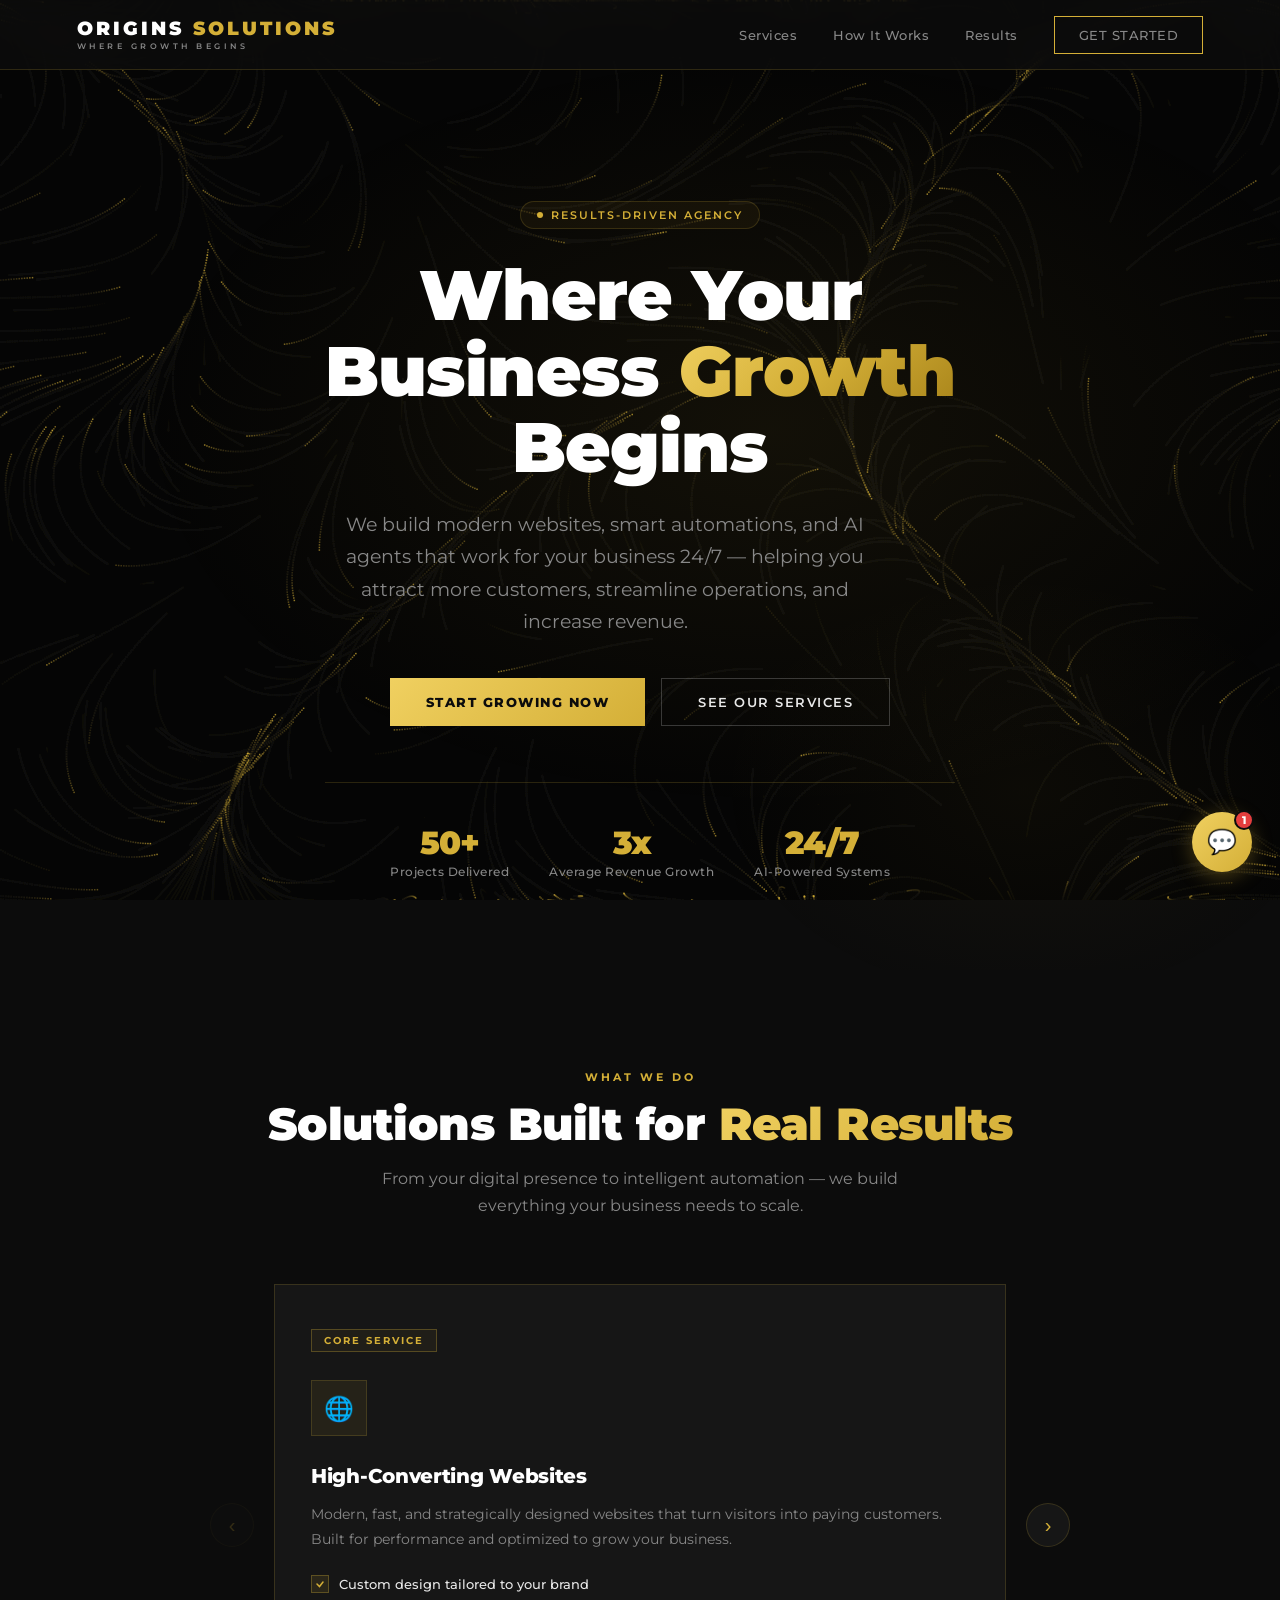
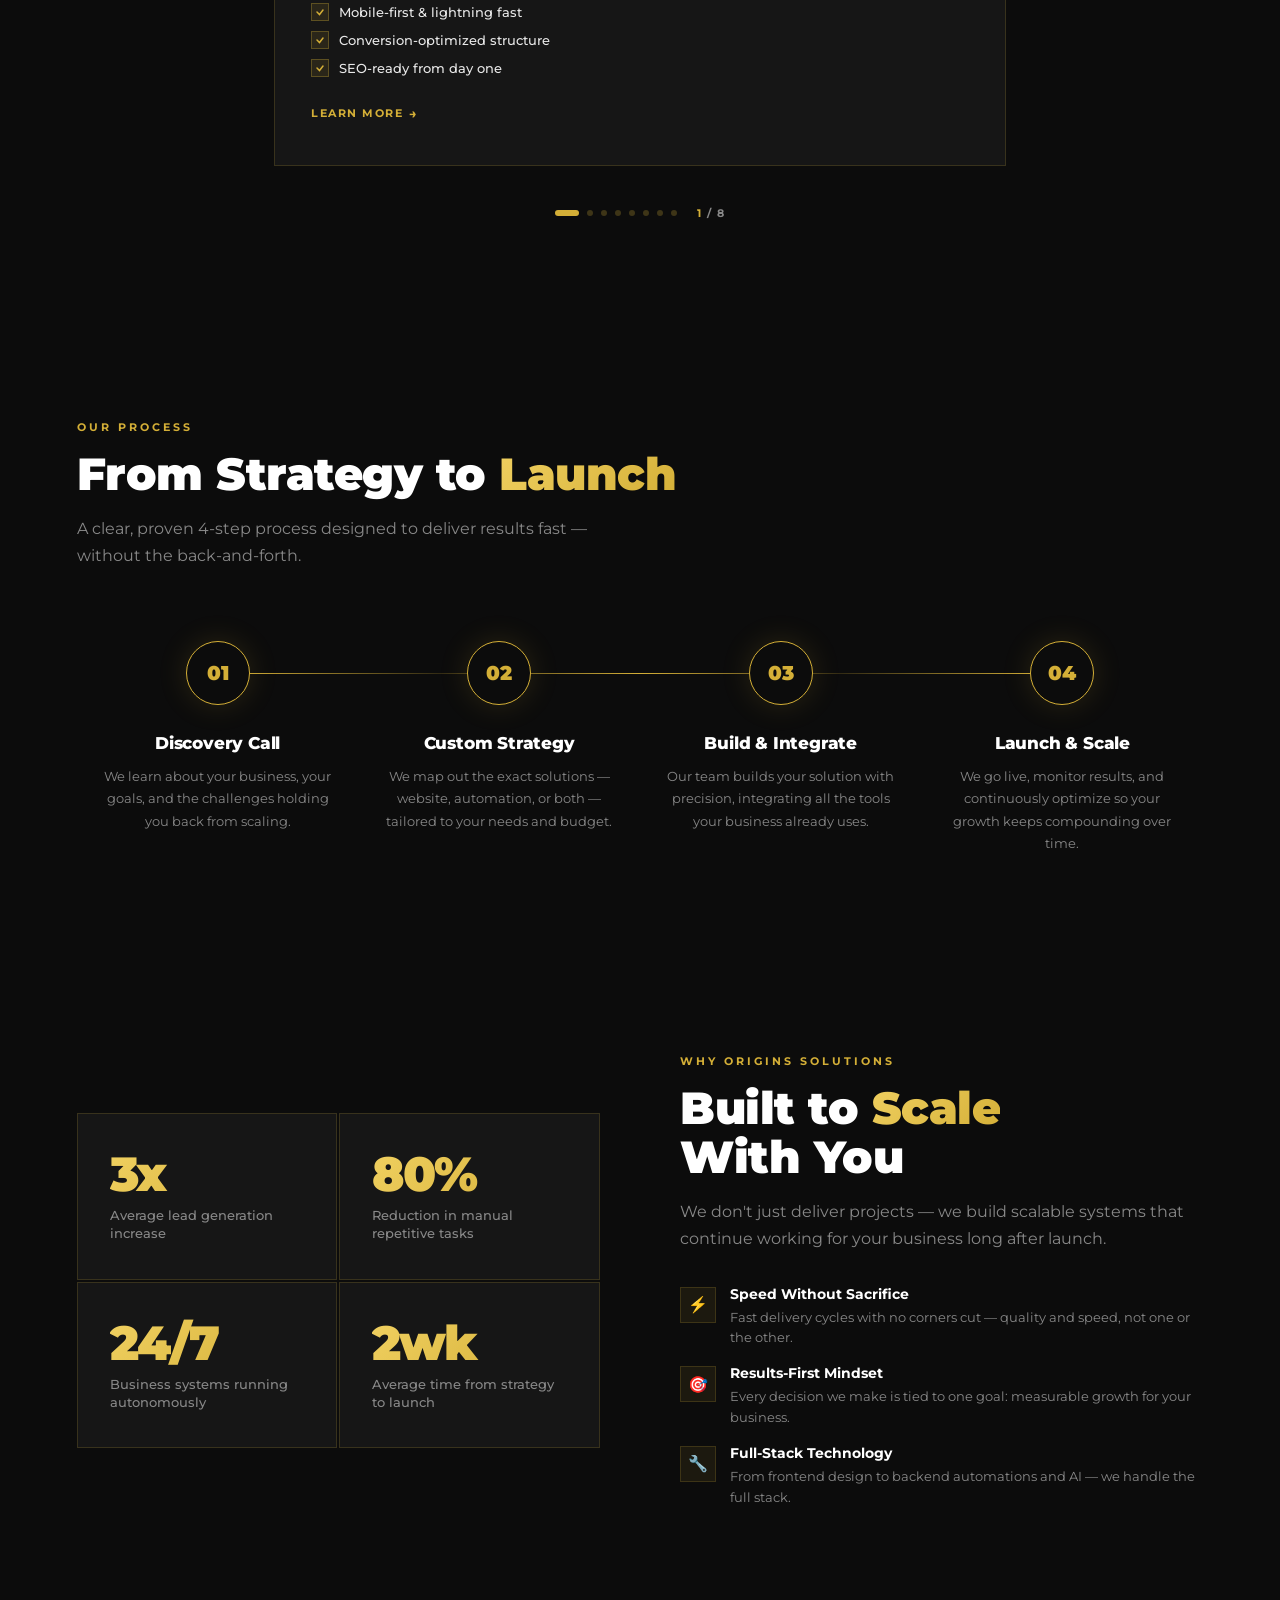
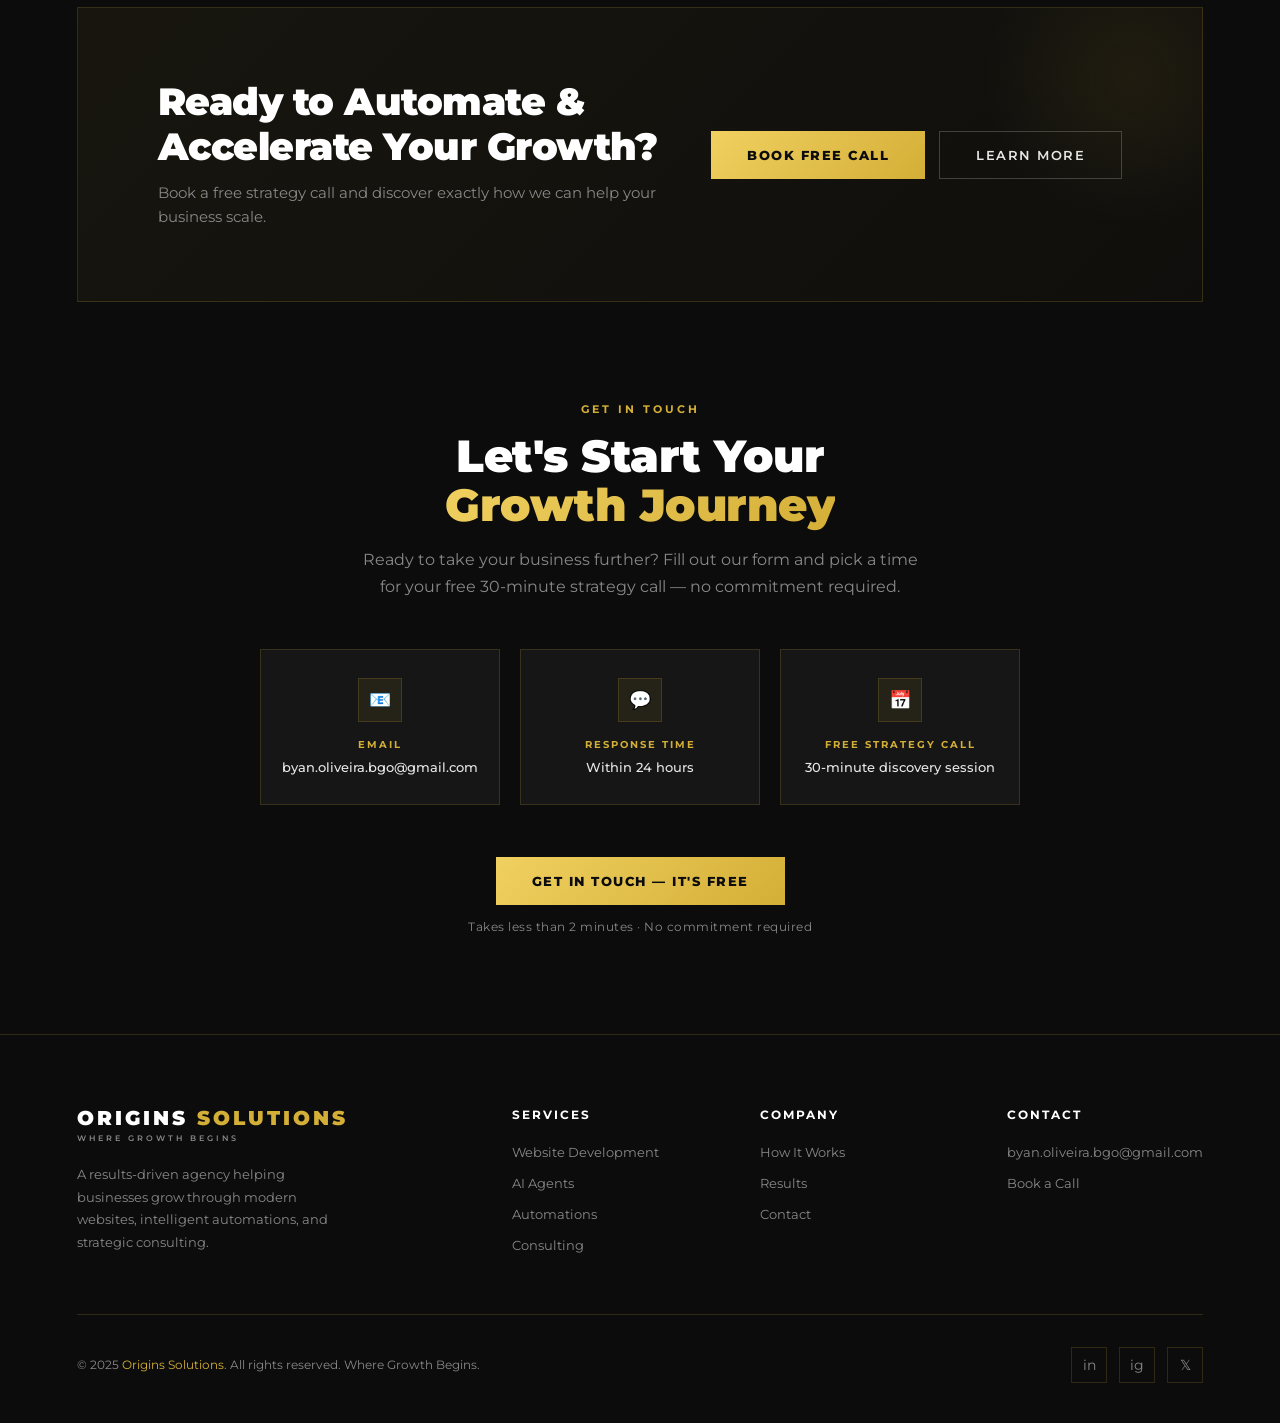
==== index.html @ 453ec38f "Initial commit — Origins Solutions site with security hardening - Static site: index.html, service.h" ====
<!DOCTYPE html>
<html lang="en">
<head>
  <meta charset="UTF-8" />
  <meta name="viewport" content="width=device-width, initial-scale=1.0" />
  <title>Origins Solutions — Where Growth Begins</title>
  <link href="https://fonts.googleapis.com/css2?family=Montserrat:wght@300;400;500;600;700;800;900&display=swap" rel="stylesheet" />
  <link rel="stylesheet" href="chatbot/chatbot.css" />
  <style>
    :root {
      --gold: #D4AF37;
      --gold-light: #F0D060;
      --gold-dark: #A8841A;
      --black: #0C0C0C;
      --dark: #111111;
      --dark-grey: #1A1A1A;
      --card-bg: #161616;
      --border: rgba(212, 175, 55, 0.18);
      --text: #E8E8E8;
      --muted: #888888;
      --white: #FFFFFF;
    }

    * { box-sizing: border-box; margin: 0; padding: 0; }

    html { scroll-behavior: smooth; }

    html {
      background-color: var(--black);
    }

    body {
      font-family: 'Montserrat', sans-serif;
      background: transparent;
      color: var(--text);
      overflow-x: hidden;
    }

    /* ─── SCROLLBAR ─── */
    ::-webkit-scrollbar { width: 6px; }
    ::-webkit-scrollbar-thumb { background: var(--gold-dark); border-radius: 10px; }
    ::-webkit-scrollbar-track { background: var(--dark); }

    /* ─── NAVBAR ─── */
    nav {
      position: fixed;
      top: 0; left: 0; right: 0;
      z-index: 1000;
      display: flex;
      align-items: center;
      justify-content: space-between;
      padding: 18px 6%;
      background: rgba(12, 12, 12, 0.85);
      backdrop-filter: blur(14px);
      border-bottom: 1px solid var(--border);
      transition: padding 0.3s;
    }

    .nav-logo {
      display: flex;
      align-items: center;
      gap: 12px;
      text-decoration: none;
    }

    .nav-logo-text {
      display: flex;
      flex-direction: column;
      line-height: 1.15;
    }

    .nav-logo-text .logotype-main {
      font-size: 19px;
      font-weight: 900;
      letter-spacing: 3px;
      color: var(--white);
    }

    .nav-logo-text .logotype-main .gold-accent {
      color: var(--gold);
    }

    .nav-logo-text .logotype-tag {
      font-size: 8px;
      font-weight: 600;
      letter-spacing: 3.5px;
      color: var(--muted);
      text-transform: uppercase;
      margin-top: 2px;
    }

    .nav-links {
      display: flex;
      align-items: center;
      gap: 36px;
      list-style: none;
    }

    .nav-links a {
      color: var(--muted);
      text-decoration: none;
      font-size: 13px;
      font-weight: 500;
      letter-spacing: 0.5px;
      transition: color 0.2s;
    }

    .nav-links a:not(.btn-nav):hover { color: var(--gold); }

    .btn-nav {
      padding: 10px 24px;
      border: 1px solid var(--gold);
      background: transparent;
      color: var(--gold);
      font-family: 'Montserrat', sans-serif;
      font-size: 12px;
      font-weight: 700;
      letter-spacing: 1.5px;
      text-transform: uppercase;
      cursor: pointer;
      text-decoration: none;
      transition: all 0.25s;
    }

    .btn-nav:hover {
      background: var(--gold);
      color: var(--black);
    }

    .hamburger {
      display: none;
      flex-direction: column;
      gap: 5px;
      cursor: pointer;
      padding: 4px;
    }

    .hamburger span {
      display: block;
      width: 24px;
      height: 2px;
      background: var(--gold);
      transition: all 0.3s;
    }

    /* ─── HERO ─── */
    .hero {
      min-height: 100vh;
      display: flex;
      align-items: center;
      justify-content: center;
      padding: 120px 6% 80px;
      position: relative;
      overflow: hidden;
    }

    .hero-bg {
      position: absolute;
      inset: 0;
      background:
        radial-gradient(ellipse 70% 60% at 60% 40%, rgba(212, 175, 55, 0.07) 0%, transparent 70%),
        radial-gradient(ellipse 40% 40% at 80% 80%, rgba(212, 175, 55, 0.04) 0%, transparent 60%);
      pointer-events: none;
    }

    .hero-grid-overlay {
      position: absolute;
      inset: 0;
      background-image:
        linear-gradient(rgba(212,175,55,0.04) 1px, transparent 1px),
        linear-gradient(90deg, rgba(212,175,55,0.04) 1px, transparent 1px);
      background-size: 60px 60px;
      pointer-events: none;
      mask-image: radial-gradient(ellipse 80% 80% at 50% 50%, black 0%, transparent 100%);
    }

    .hero-content {
      max-width: 700px;
      position: relative;
      z-index: 1;
      text-align: center;
    }

    .hero-badge {
      display: inline-flex;
      align-items: center;
      gap: 8px;
      padding: 6px 16px;
      border: 1px solid var(--border);
      background: rgba(212, 175, 55, 0.06);
      border-radius: 100px;
      font-size: 11px;
      font-weight: 600;
      letter-spacing: 2px;
      color: var(--gold);
      text-transform: uppercase;
      margin-bottom: 28px;
    }

    .hero-badge::before {
      content: '';
      width: 6px; height: 6px;
      border-radius: 50%;
      background: var(--gold);
      animation: pulse 2s infinite;
    }

    @keyframes pulse {
      0%, 100% { opacity: 1; }
      50% { opacity: 0.3; }
    }

    .hero h1 {
      font-size: clamp(38px, 5.5vw, 72px);
      font-weight: 900;
      line-height: 1.08;
      letter-spacing: -1px;
      color: var(--white);
      margin-bottom: 10px;
    }

    .hero h1 .gold-text {
      background: linear-gradient(135deg, var(--gold-light) 0%, var(--gold) 50%, var(--gold-dark) 100%);
      -webkit-background-clip: text;
      -webkit-text-fill-color: transparent;
      background-clip: text;
    }

    .hero-sub {
      font-size: clamp(15px, 1.6vw, 19px);
      font-weight: 400;
      line-height: 1.7;
      color: var(--muted);
      margin: 24px 0 40px;
      max-width: 560px;
    }

    .hero-cta {
      display: flex;
      gap: 16px;
      flex-wrap: wrap;
      justify-content: center;
    }

    .btn-primary {
      padding: 16px 36px;
      background: linear-gradient(135deg, var(--gold-light), var(--gold));
      color: var(--black);
      font-family: 'Montserrat', sans-serif;
      font-size: 13px;
      font-weight: 800;
      letter-spacing: 1.5px;
      text-transform: uppercase;
      border: none;
      cursor: pointer;
      text-decoration: none;
      display: inline-block;
      transition: all 0.25s;
      position: relative;
      overflow: hidden;
    }

    .btn-primary::after {
      content: '';
      position: absolute;
      inset: 0;
      background: rgba(255,255,255,0.15);
      opacity: 0;
      transition: opacity 0.25s;
    }

    .btn-primary:hover::after { opacity: 1; }
    .btn-primary:hover { transform: translateY(-2px); box-shadow: 0 12px 40px rgba(212,175,55,0.35); }

    .btn-outline {
      padding: 15px 36px;
      background: transparent;
      color: var(--text);
      font-family: 'Montserrat', sans-serif;
      font-size: 13px;
      font-weight: 600;
      letter-spacing: 1.5px;
      text-transform: uppercase;
      border: 1px solid rgba(255,255,255,0.2);
      cursor: pointer;
      text-decoration: none;
      display: inline-block;
      transition: all 0.25s;
    }

    .btn-outline:hover {
      border-color: var(--gold);
      color: var(--gold);
      transform: translateY(-2px);
    }


    .hero-stats {
      display: flex;
      gap: 40px;
      margin-top: 56px;
      padding-top: 40px;
      border-top: 1px solid var(--border);
      justify-content: center;
    }

    .hero-stat span:first-child {
      display: block;
      font-size: 32px;
      font-weight: 900;
      color: var(--gold);
      letter-spacing: -1px;
    }

    .hero-stat span:last-child {
      font-size: 12px;
      font-weight: 500;
      color: var(--muted);
      letter-spacing: 0.5px;
      margin-top: 2px;
      display: block;
    }

    /* ─── FLOW FIELD BACKGROUND ─── */
    #flowFieldCanvas {
      position: fixed;
      top: 0; left: 0;
      width: 100vw;
      height: 100vh;
      z-index: 0;
      pointer-events: none;
    }

    body > *:not(#flowFieldCanvas) {
      position: relative;
      z-index: 1;
    }

    /* ─── SECTION BASE ─── */
    section { padding: 100px 6%; }

    .section-label {
      font-size: 11px;
      font-weight: 700;
      letter-spacing: 3px;
      color: var(--gold);
      text-transform: uppercase;
      margin-bottom: 16px;
    }

    .section-title {
      font-size: clamp(28px, 3.5vw, 48px);
      font-weight: 900;
      line-height: 1.1;
      color: var(--white);
      letter-spacing: -0.5px;
    }

    .section-title .gold-text {
      background: linear-gradient(135deg, var(--gold-light), var(--gold));
      -webkit-background-clip: text;
      -webkit-text-fill-color: transparent;
      background-clip: text;
    }

    .section-sub {
      font-size: 16px;
      font-weight: 400;
      color: var(--muted);
      line-height: 1.7;
      max-width: 540px;
      margin-top: 16px;
    }

    /* ─── SERVICES ─── */
    .services { background: transparent; }

    .services-header {
      text-align: center;
      margin-bottom: 64px;
    }

    .services-header .section-sub {
      margin: 16px auto 0;
    }

    .services-grid {
      display: grid;
      grid-template-columns: repeat(3, 1fr);
      gap: 24px;
    }

    .service-card {
      background: var(--card-bg);
      border: 1px solid var(--border);
      padding: 44px 36px;
      position: relative;
      overflow: hidden;
      transition: transform 0.3s, border-color 0.3s;
      cursor: pointer;
    }

    .service-card::before {
      content: '';
      position: absolute;
      top: 0; left: 0; right: 0;
      height: 2px;
      background: linear-gradient(90deg, transparent, var(--gold), transparent);
      opacity: 0;
      transition: opacity 0.3s;
    }

    .service-card:hover {
      transform: translateY(-6px);
      border-color: rgba(212,175,55,0.35);
    }

    .service-card:hover::before { opacity: 1; }

    .service-icon {
      width: 56px;
      height: 56px;
      background: rgba(212,175,55,0.08);
      border: 1px solid var(--border);
      display: flex;
      align-items: center;
      justify-content: center;
      margin-bottom: 28px;
      font-size: 24px;
    }

    .service-card h3 {
      font-size: 20px;
      font-weight: 800;
      color: var(--white);
      margin-bottom: 14px;
      letter-spacing: -0.3px;
    }

    .service-card p {
      font-size: 14px;
      color: var(--muted);
      line-height: 1.75;
    }

    .service-features {
      margin-top: 24px;
      display: flex;
      flex-direction: column;
      gap: 10px;
    }

    .service-feature {
      display: flex;
      align-items: center;
      gap: 10px;
      font-size: 13px;
      color: var(--text);
      font-weight: 500;
    }

    .service-feature::before {
      content: '';
      width: 16px; height: 16px;
      min-width: 16px;
      background: rgba(212,175,55,0.1);
      border: 1px solid rgba(212,175,55,0.3);
      display: flex;
      align-items: center;
      justify-content: center;
      background-image: url("data:image/svg+xml,%3Csvg xmlns='http://www.w3.org/2000/svg' width='10' height='10' viewBox='0 0 10 10'%3E%3Cpath d='M2 5l2.5 2.5L8 3' stroke='%23D4AF37' stroke-width='1.5' fill='none' stroke-linecap='round'/%3E%3C/svg%3E");
      background-repeat: no-repeat;
      background-position: center;
    }

    /* ─── SERVICES CAROUSEL ─── */
    .svc-carousel-outer {
      display: flex;
      align-items: center;
      gap: 20px;
      max-width: 860px;
      margin: 0 auto;
    }

    .svc-carousel-viewport {
      flex: 1;
      overflow: hidden;
    }

    .svc-carousel-track {
      display: flex;
      transition: transform 0.44s cubic-bezier(0.25, 1, 0.5, 1);
      will-change: transform;
    }

    .svc-slide {
      min-width: 100%;
    }

    .svc-slide .service-card {
      cursor: pointer;
    }

    .svc-slide .service-card:hover {
      transform: none;
    }

    .svc-slide .card-click-hint {
      opacity: 1;
    }

    .svc-slide-badge {
      display: inline-flex;
      align-items: center;
      font-size: 10px;
      font-weight: 700;
      letter-spacing: 2px;
      text-transform: uppercase;
      color: var(--gold);
      border: 1px solid rgba(212, 175, 55, 0.3);
      padding: 4px 12px;
      margin-bottom: 28px;
      background: rgba(212, 175, 55, 0.05);
    }

    .svc-carousel-btn {
      flex-shrink: 0;
      width: 44px;
      height: 44px;
      border-radius: 50%;
      border: 1px solid var(--border);
      background: var(--card-bg);
      color: var(--gold);
      cursor: pointer;
      display: flex;
      align-items: center;
      justify-content: center;
      font-size: 20px;
      line-height: 1;
      transition: border-color 0.2s, background 0.2s;
    }

    .svc-carousel-btn:hover:not(:disabled) {
      border-color: var(--gold);
      background: rgba(212, 175, 55, 0.1);
    }

    .svc-carousel-btn:disabled {
      opacity: 0.2;
      cursor: default;
    }

    .svc-carousel-footer {
      display: flex;
      align-items: center;
      justify-content: center;
      gap: 20px;
      margin-top: 40px;
    }

    .svc-dots {
      display: flex;
      gap: 8px;
      align-items: center;
    }

    .svc-dot {
      width: 6px;
      height: 6px;
      border-radius: 50%;
      background: rgba(212, 175, 55, 0.25);
      border: none;
      cursor: pointer;
      padding: 0;
      transition: width 0.3s, background 0.3s, border-radius 0.3s;
    }

    .svc-dot.active {
      width: 24px;
      border-radius: 4px;
      background: var(--gold);
    }

    .svc-counter {
      font-size: 11px;
      font-weight: 700;
      letter-spacing: 1.5px;
      color: var(--muted);
      text-transform: uppercase;
    }

    .svc-counter em {
      font-style: normal;
      color: var(--gold);
    }

    @media (max-width: 900px) {
      .svc-carousel-btn { display: none; }
    }

    /* ─── HOW IT WORKS ─── */
    .how-it-works { background: transparent; }

    .hiw-header { margin-bottom: 72px; }

    .hiw-steps {
      display: grid;
      grid-template-columns: repeat(4, 1fr);
      gap: 0;
      position: relative;
    }

    .hiw-steps::before {
      content: '';
      position: absolute;
      top: 32px;
      left: calc(12.5% + 20px);
      right: calc(12.5% + 20px);
      height: 1px;
      background: linear-gradient(90deg, var(--gold), rgba(212,175,55,0.2), var(--gold), rgba(212,175,55,0.2), var(--gold));
    }

    .hiw-step {
      display: flex;
      flex-direction: column;
      align-items: center;
      text-align: center;
      padding: 0 20px;
    }

    .hiw-step-number {
      width: 64px;
      height: 64px;
      border-radius: 50%;
      border: 1px solid var(--gold);
      background: var(--black);
      display: flex;
      align-items: center;
      justify-content: center;
      font-size: 20px;
      font-weight: 900;
      color: var(--gold);
      margin-bottom: 28px;
      position: relative;
      z-index: 1;
      box-shadow: 0 0 30px rgba(212,175,55,0.15);
    }

    .hiw-step h4 {
      font-size: 17px;
      font-weight: 800;
      color: var(--white);
      margin-bottom: 12px;
      letter-spacing: -0.2px;
    }

    .hiw-step p {
      font-size: 13px;
      color: var(--muted);
      line-height: 1.7;
    }

    /* ─── RESULTS ─── */
    .results { background: transparent; }

    .results-inner {
      display: grid;
      grid-template-columns: 1fr 1fr;
      gap: 80px;
      align-items: center;
    }

    .results-metrics {
      display: grid;
      grid-template-columns: 1fr 1fr;
      gap: 2px;
    }

    .metric {
      background: var(--card-bg);
      border: 1px solid var(--border);
      padding: 36px 32px;
    }

    .metric-value {
      font-size: 48px;
      font-weight: 900;
      background: linear-gradient(135deg, var(--gold-light), var(--gold));
      -webkit-background-clip: text;
      -webkit-text-fill-color: transparent;
      background-clip: text;
      line-height: 1;
      letter-spacing: -2px;
    }

    .metric-label {
      font-size: 13px;
      color: var(--muted);
      margin-top: 8px;
      font-weight: 500;
      line-height: 1.4;
    }

    .results-content .section-sub {
      max-width: 100%;
    }

    .results-list {
      margin-top: 32px;
      display: flex;
      flex-direction: column;
      gap: 16px;
    }

    .results-item {
      display: flex;
      align-items: flex-start;
      gap: 14px;
    }

    .results-item-icon {
      width: 36px;
      height: 36px;
      min-width: 36px;
      background: rgba(212,175,55,0.08);
      border: 1px solid var(--border);
      display: flex;
      align-items: center;
      justify-content: center;
      font-size: 16px;
      margin-top: 2px;
    }

    .results-item-text strong {
      display: block;
      font-size: 14px;
      font-weight: 700;
      color: var(--white);
      margin-bottom: 4px;
    }

    .results-item-text span {
      font-size: 13px;
      color: var(--muted);
      line-height: 1.6;
    }

    /* ─── CTA BANNER ─── */
    .cta-banner {
      background: transparent;
      padding: 0 6%;
    }

    .cta-banner-inner {
      background: linear-gradient(135deg, rgba(212,175,55,0.06) 0%, rgba(212,175,55,0.02) 100%);
      border: 1px solid var(--border);
      padding: 72px 80px;
      display: flex;
      align-items: center;
      justify-content: space-between;
      gap: 40px;
      position: relative;
      overflow: hidden;
    }

    .cta-banner-inner::before {
      content: '';
      position: absolute;
      top: -80px; right: -80px;
      width: 300px; height: 300px;
      border-radius: 50%;
      background: radial-gradient(circle, rgba(212,175,55,0.08) 0%, transparent 70%);
      pointer-events: none;
    }

    .cta-banner-text h2 {
      font-size: clamp(24px, 3vw, 40px);
      font-weight: 900;
      color: var(--white);
      letter-spacing: -0.5px;
      line-height: 1.15;
    }

    .cta-banner-text p {
      font-size: 15px;
      color: var(--muted);
      margin-top: 12px;
      line-height: 1.6;
    }

    .cta-banner-actions {
      display: flex;
      gap: 14px;
      flex-shrink: 0;
      flex-wrap: wrap;
    }


    .faq-answer p {
      padding: 0 28px 24px;
      font-size: 14px;
      color: var(--muted);
      line-height: 1.8;
    }

    /* ─── CONTACT ─── */
    .contact { background: transparent; }

    .contact-centered {
      max-width: 860px;
      margin: 0 auto;
      text-align: center;
    }

    .contact-centered .section-sub {
      margin: 16px auto 0;
      max-width: 560px;
    }

    .contact-details-row {
      display: flex;
      gap: 20px;
      margin-top: 48px;
      justify-content: center;
      flex-wrap: wrap;
    }

    .contact-detail-card {
      flex: 1;
      min-width: 180px;
      max-width: 240px;
      background: var(--card-bg);
      border: 1px solid var(--border);
      padding: 28px 20px;
      text-align: center;
      transition: border-color 0.3s, transform 0.3s;
    }

    .contact-detail-card:hover {
      border-color: rgba(212,175,55,0.35);
      transform: translateY(-4px);
    }

    .contact-detail-icon {
      width: 44px;
      height: 44px;
      background: rgba(212,175,55,0.08);
      border: 1px solid var(--border);
      display: flex;
      align-items: center;
      justify-content: center;
      font-size: 18px;
      margin: 0 auto 16px;
    }

    .contact-detail-text span:first-child {
      display: block;
      font-size: 10px;
      font-weight: 700;
      letter-spacing: 2px;
      color: var(--gold);
      text-transform: uppercase;
      margin-bottom: 6px;
    }

    .contact-detail-text span:last-child {
      font-size: 13px;
      color: var(--text);
      font-weight: 500;
    }

    .contact-cta-wrap {
      margin-top: 52px;
      display: flex;
      flex-direction: column;
      align-items: center;
      gap: 14px;
    }

    .contact-cta-note {
      font-size: 12px;
      color: var(--muted);
      letter-spacing: 0.5px;
    }

    .contact-form {
      display: flex;
      flex-direction: column;
      gap: 16px;
    }

    .form-row {
      display: grid;
      grid-template-columns: 1fr 1fr;
      gap: 16px;
    }

    .form-group {
      display: flex;
      flex-direction: column;
      gap: 8px;
    }

    .form-group label {
      font-size: 11px;
      font-weight: 700;
      letter-spacing: 1.5px;
      color: var(--muted);
      text-transform: uppercase;
    }

    .form-group input,
    .form-group select,
    .form-group textarea {
      background: var(--card-bg);
      border: 1px solid var(--border);
      color: var(--white);
      font-family: 'Montserrat', sans-serif;
      font-size: 14px;
      padding: 14px 18px;
      outline: none;
      transition: border-color 0.2s;
      width: 100%;
    }

    .form-group select {
      appearance: none;
      cursor: pointer;
    }

    .form-group select option {
      background: var(--dark);
    }

    .form-group textarea {
      resize: vertical;
      min-height: 120px;
    }

    .form-group input:focus,
    .form-group select:focus,
    .form-group textarea:focus {
      border-color: var(--gold);
    }

    .form-group input::placeholder,
    .form-group textarea::placeholder {
      color: rgba(255,255,255,0.2);
    }

    .btn-form {
      padding: 18px 40px;
      background: linear-gradient(135deg, var(--gold-light), var(--gold));
      color: var(--black);
      font-family: 'Montserrat', sans-serif;
      font-size: 13px;
      font-weight: 800;
      letter-spacing: 1.5px;
      text-transform: uppercase;
      border: none;
      cursor: pointer;
      width: 100%;
      transition: all 0.25s;
    }

    .btn-form:hover {
      transform: translateY(-2px);
      box-shadow: 0 12px 40px rgba(212,175,55,0.3);
    }

    /* ─── FOOTER ─── */
    footer {
      background: transparent;
      border-top: 1px solid var(--border);
      padding: 72px 6% 40px;
    }

    .footer-top {
      display: grid;
      grid-template-columns: 2fr 1fr 1fr 1fr;
      gap: 60px;
      padding-bottom: 60px;
      border-bottom: 1px solid var(--border);
    }

    .footer-brand p {
      font-size: 13px;
      color: var(--muted);
      line-height: 1.75;
      margin-top: 20px;
      max-width: 280px;
    }

    .footer-logotype {
      display: flex;
      flex-direction: column;
      line-height: 1.15;
    }

    .footer-logotype-main {
      font-size: 20px;
      font-weight: 900;
      letter-spacing: 3px;
      color: var(--white);
    }

    .footer-logotype-main .gold-accent {
      color: var(--gold);
    }

    .footer-logotype-tag {
      font-size: 8px;
      font-weight: 600;
      letter-spacing: 3px;
      color: var(--muted);
      text-transform: uppercase;
      margin-top: 4px;
    }

    .footer-col h5 {
      font-size: 12px;
      font-weight: 700;
      letter-spacing: 2px;
      color: var(--white);
      text-transform: uppercase;
      margin-bottom: 20px;
    }

    .footer-col ul {
      list-style: none;
      display: flex;
      flex-direction: column;
      gap: 12px;
    }

    .footer-col ul a {
      font-size: 13px;
      color: var(--muted);
      text-decoration: none;
      transition: color 0.2s;
    }

    .footer-col ul a:hover { color: var(--gold); }

    .footer-bottom {
      display: flex;
      align-items: center;
      justify-content: space-between;
      padding-top: 32px;
      flex-wrap: wrap;
      gap: 16px;
    }

    .footer-bottom p {
      font-size: 12px;
      color: var(--muted);
    }

    .footer-bottom p span {
      color: var(--gold);
    }

    .footer-socials {
      display: flex;
      gap: 12px;
    }

    .social-link {
      width: 36px;
      height: 36px;
      border: 1px solid var(--border);
      display: flex;
      align-items: center;
      justify-content: center;
      color: var(--muted);
      text-decoration: none;
      font-size: 14px;
      transition: all 0.2s;
    }

    .social-link:hover {
      border-color: var(--gold);
      color: var(--gold);
    }

    .card-click-hint {
      display: inline-flex;
      align-items: center;
      gap: 6px;
      margin-top: 28px;
      font-size: 11px;
      font-weight: 700;
      letter-spacing: 1.5px;
      color: var(--gold);
      text-transform: uppercase;
      opacity: 0;
      transition: opacity 0.3s;
    }

    .card-click-hint::after {
      content: '→';
      font-size: 13px;
      transition: transform 0.2s;
    }

    .service-card:hover .card-click-hint { opacity: 1; }
    .service-card:hover .card-click-hint::after { transform: translateX(4px); }

    /* ─── SERVICES SUB-DIVIDER ─── */
    .services-sub-divider {
      text-align: center;
      margin: 72px 0 48px;
      position: relative;
    }

    .services-sub-divider::before {
      content: '';
      display: block;
      width: 60px;
      height: 1px;
      background: var(--gold);
      margin: 0 auto 24px;
      opacity: 0.5;
    }

    .services-sub-intro {
      font-size: 14px;
      color: var(--muted);
      line-height: 1.75;
      max-width: 560px;
      margin: 12px auto 0;
    }



    /* ─── RESPONSIVE ─── */
    @media (max-width: 1024px) {
      .services-grid { grid-template-columns: 1fr; gap: 16px; }
      .hiw-steps { grid-template-columns: 1fr 1fr; gap: 40px; }
      .hiw-steps::before { display: none; }
      .results-inner { grid-template-columns: 1fr; gap: 48px; }
      .contact-inner { grid-template-columns: 1fr; gap: 48px; }
      .footer-top { grid-template-columns: 1fr 1fr; gap: 40px; }
    }

    @media (max-width: 768px) {
      nav { padding: 16px 5%; }
      .nav-links { display: none; }
      .hamburger { display: flex; }
      .hero { padding: 100px 5% 60px; }
      .hero-stats { gap: 24px; flex-wrap: wrap; }
      section { padding: 72px 5%; }
      .cta-banner-inner { flex-direction: column; padding: 48px 32px; }
      .hiw-steps { grid-template-columns: 1fr; }
      .results-metrics { grid-template-columns: 1fr 1fr; }
      .form-row { grid-template-columns: 1fr; }
      .footer-top { grid-template-columns: 1fr; gap: 32px; }
      .footer-bottom { flex-direction: column; align-items: flex-start; }
    }
  </style>
</head>
<body>

  <canvas id="flowFieldCanvas" aria-hidden="true"></canvas>

  <!-- ─── NAVBAR ─── -->
  <nav id="navbar">
    <a href="#" class="nav-logo">
      <div class="nav-logo-text">
        <span class="logotype-main">ORIGINS <span class="gold-accent">SOLUTIONS</span></span>
        <span class="logotype-tag">WHERE GROWTH BEGINS</span>
      </div>
    </a>
    <ul class="nav-links">
      <li><a href="#services">Services</a></li>
      <li><a href="#how-it-works">How It Works</a></li>
      <li><a href="#results">Results</a></li>
      <li><a href="contact.html" class="btn-nav">Get Started</a></li>
    </ul>
    <div class="hamburger" onclick="toggleMenu()">
      <span></span><span></span><span></span>
    </div>
  </nav>

  <!-- ─── HERO ─── -->
  <section class="hero" id="home">
    <div class="hero-bg"></div>
    <div class="hero-content">
      <div class="hero-badge">Results-Driven Agency</div>
      <h1>
        Where Your<br/>
        Business <span class="gold-text">Growth</span><br/>
        Begins
      </h1>
      <p class="hero-sub">
        We build modern websites, smart automations, and AI agents that work for your business 24/7 — helping you attract more customers, streamline operations, and increase revenue.
      </p>
      <div class="hero-cta">
        <a href="contact.html" class="btn-primary">Start Growing Now</a>
        <a href="#services" class="btn-outline">See Our Services</a>
      </div>
      <div class="hero-stats">
        <div class="hero-stat">
          <span>50+</span>
          <span>Projects Delivered</span>
        </div>
        <div class="hero-stat">
          <span>3x</span>
          <span>Average Revenue Growth</span>
        </div>
        <div class="hero-stat">
          <span>24/7</span>
          <span>AI-Powered Systems</span>
        </div>
      </div>
    </div>
  </section>

  <!-- ─── SERVICES ─── -->
  <section class="services" id="services">
    <div class="services-header">
      <div class="section-label">What We Do</div>
      <h2 class="section-title">Solutions Built for <span class="gold-text">Real Results</span></h2>
      <p class="section-sub">From your digital presence to intelligent automation — we build everything your business needs to scale.</p>
    </div>
    <!-- Services Carousel -->
    <div class="svc-carousel-outer">
      <button class="svc-carousel-btn" id="svcPrev" aria-label="Previous service" disabled>&#8249;</button>
      <div class="svc-carousel-viewport">
        <div class="svc-carousel-track" id="svcTrack">

          <!-- 1 · Websites -->
          <div class="svc-slide">
            <div class="service-card" onclick="location.href='service.html?id=service-websites'">
              <div class="svc-slide-badge">Core Service</div>
              <div class="service-icon">🌐</div>
              <h3>High-Converting Websites</h3>
              <p>Modern, fast, and strategically designed websites that turn visitors into paying customers. Built for performance and optimized to grow your business.</p>
              <div class="service-features">
                <div class="service-feature">Custom design tailored to your brand</div>
                <div class="service-feature">Mobile-first &amp; lightning fast</div>
                <div class="service-feature">Conversion-optimized structure</div>
                <div class="service-feature">SEO-ready from day one</div>
              </div>
              <span class="card-click-hint">Learn more</span>
            </div>
          </div>

          <!-- 2 · AI Agents -->
          <div class="svc-slide">
            <div class="service-card" onclick="location.href='service.html?id=service-ai'">
              <div class="svc-slide-badge">Core Service</div>
              <div class="service-icon">🤖</div>
              <h3>Automations &amp; AI Agents</h3>
              <p>Smart workflows and AI-powered agents that handle repetitive tasks, qualify leads, respond to clients, and keep your operations running 24/7.</p>
              <div class="service-features">
                <div class="service-feature">Custom AI agents for your business</div>
                <div class="service-feature">Automated lead nurturing flows</div>
                <div class="service-feature">CRM &amp; tool integrations</div>
                <div class="service-feature">24/7 autonomous operation</div>
              </div>
              <span class="card-click-hint">Learn more</span>
            </div>
          </div>

          <!-- 3 · Consulting -->
          <div class="svc-slide">
            <div class="service-card" onclick="location.href='service.html?id=service-consulting'">
              <div class="svc-slide-badge">Core Service</div>
              <div class="service-icon">📈</div>
              <h3>Strategic Consulting</h3>
              <p>We identify gaps, optimize your current processes, and create a clear growth roadmap so you can unlock new revenue opportunities faster.</p>
              <div class="service-features">
                <div class="service-feature">Business &amp; process audit</div>
                <div class="service-feature">Technology stack optimization</div>
                <div class="service-feature">Growth strategy roadmap</div>
                <div class="service-feature">Ongoing performance reviews</div>
              </div>
              <span class="card-click-hint">Learn more</span>
            </div>
          </div>

          <!-- 4 · Speed to Lead -->
          <div class="svc-slide">
            <div class="service-card" onclick="location.href='service.html?id=wf-speed'">
              <div class="svc-slide-badge">Automation Workflow</div>
              <div class="service-icon">⚡</div>
              <h3>Speed to Lead</h3>
              <p>Respond to new leads in under 5 minutes — automatically. Increase conversions by up to 10x over competitors who take 47+ hours.</p>
              <div class="service-features">
                <div class="service-feature">Instant capture &amp; lead qualification</div>
                <div class="service-feature">Responds in under 5 minutes, 24/7</div>
                <div class="service-feature">Routes to the right team member</div>
                <div class="service-feature">Personalized follow-up in seconds</div>
              </div>
              <span class="card-click-hint">See how it works</span>
            </div>
          </div>

          <!-- 5 · Document Processing -->
          <div class="svc-slide">
            <div class="service-card" onclick="location.href='service.html?id=wf-docs'">
              <div class="svc-slide-badge">Automation Workflow</div>
              <div class="service-icon">📄</div>
              <h3>Document Processing</h3>
              <p>Automate data extraction from invoices, contracts, and reports — eliminating manual entry errors and cutting processing time by 87%.</p>
              <div class="service-features">
                <div class="service-feature">Extracts data from any document type</div>
                <div class="service-feature">Verifies against existing records</div>
                <div class="service-feature">Inserts directly into your software</div>
                <div class="service-feature">Zero manual entry, zero errors</div>
              </div>
              <span class="card-click-hint">See how it works</span>
            </div>
          </div>

          <!-- 6 · Follow-Up Sequences -->
          <div class="svc-slide">
            <div class="service-card" onclick="location.href='service.html?id=wf-followup'">
              <div class="svc-slide-badge">Automation Workflow</div>
              <div class="service-icon">💬</div>
              <h3>Follow-Up Sequences</h3>
              <p>Nurture warm leads automatically over weeks with personalized email, SMS, and DM sequences that stop the moment they respond.</p>
              <div class="service-features">
                <div class="service-feature">Multi-channel: email, SMS &amp; DM</div>
                <div class="service-feature">Personalized using CRM data</div>
                <div class="service-feature">Runs for weeks without manual effort</div>
                <div class="service-feature">Stops automatically when lead converts</div>
              </div>
              <span class="card-click-hint">See how it works</span>
            </div>
          </div>

          <!-- 7 · Database Reactivation -->
          <div class="svc-slide">
            <div class="service-card" onclick="location.href='service.html?id=wf-reactivation'">
              <div class="svc-slide-badge">Automation Workflow</div>
              <div class="service-icon">🔁</div>
              <h3>Database Reactivation</h3>
              <p>Turn your dormant CRM contacts into revenue. Generate up to 1200% ROI in 60 days from leads you already own — no new ad spend.</p>
              <div class="service-features">
                <div class="service-feature">Segments &amp; targets dormant contacts</div>
                <div class="service-feature">Personalized outreach referencing history</div>
                <div class="service-feature">No new ad spend required</div>
                <div class="service-feature">Up to 1200% ROI in 60 days</div>
              </div>
              <span class="card-click-hint">See how it works</span>
            </div>
          </div>

          <!-- 8 · Internal Reporting -->
          <div class="svc-slide">
            <div class="service-card" onclick="location.href='service.html?id=wf-reporting'">
              <div class="svc-slide-badge">Automation Workflow</div>
              <div class="service-icon">📊</div>
              <h3>Internal Reporting &amp; Notifications</h3>
              <p>Automated dashboards and real-time status alerts sent to Slack or email — so your team always has the data they need without lifting a finger.</p>
              <div class="service-features">
                <div class="service-feature">Connects to all your business tools</div>
                <div class="service-feature">Automated data extraction &amp; analysis</div>
                <div class="service-feature">Delivers reports to Slack or email</div>
                <div class="service-feature">Real-time project status notifications</div>
              </div>
              <span class="card-click-hint">See how it works</span>
            </div>
          </div>

        </div><!-- /track -->
      </div><!-- /viewport -->
      <button class="svc-carousel-btn" id="svcNext" aria-label="Next service">&#8250;</button>
    </div><!-- /outer -->

    <div class="svc-carousel-footer">
      <div class="svc-dots" id="svcDots"></div>
      <div class="svc-counter"><em id="svcCurrent">1</em> / <span id="svcTotal">8</span></div>
    </div>

  </section>

  <!-- ─── HOW IT WORKS ─── -->
  <section class="how-it-works" id="how-it-works">
    <div class="hiw-header">
      <div class="section-label">Our Process</div>
      <h2 class="section-title">From Strategy to <span class="gold-text">Launch</span></h2>
      <p class="section-sub">A clear, proven 4-step process designed to deliver results fast — without the back-and-forth.</p>
    </div>
    <div class="hiw-steps">
      <div class="hiw-step">
        <div class="hiw-step-number">01</div>
        <h4>Discovery Call</h4>
        <p>We learn about your business, your goals, and the challenges holding you back from scaling.</p>
      </div>
      <div class="hiw-step">
        <div class="hiw-step-number">02</div>
        <h4>Custom Strategy</h4>
        <p>We map out the exact solutions — website, automation, or both — tailored to your needs and budget.</p>
      </div>
      <div class="hiw-step">
        <div class="hiw-step-number">03</div>
        <h4>Build & Integrate</h4>
        <p>Our team builds your solution with precision, integrating all the tools your business already uses.</p>
      </div>
      <div class="hiw-step">
        <div class="hiw-step-number">04</div>
        <h4>Launch & Scale</h4>
        <p>We go live, monitor results, and continuously optimize so your growth keeps compounding over time.</p>
      </div>
    </div>
  </section>

  <!-- ─── RESULTS ─── -->
  <section class="results" id="results">
    <div class="results-inner">
      <div class="results-metrics">
        <div class="metric">
          <div class="metric-value">3x</div>
          <div class="metric-label">Average lead generation increase</div>
        </div>
        <div class="metric">
          <div class="metric-value">80%</div>
          <div class="metric-label">Reduction in manual repetitive tasks</div>
        </div>
        <div class="metric">
          <div class="metric-value">24/7</div>
          <div class="metric-label">Business systems running autonomously</div>
        </div>
        <div class="metric">
          <div class="metric-value">2wk</div>
          <div class="metric-label">Average time from strategy to launch</div>
        </div>
      </div>
      <div class="results-content">
        <div class="section-label">Why Origins Solutions</div>
        <h2 class="section-title">Built to <span class="gold-text">Scale</span><br/>With You</h2>
        <p class="section-sub">We don't just deliver projects — we build scalable systems that continue working for your business long after launch.</p>
        <div class="results-list">
          <div class="results-item">
            <div class="results-item-icon">⚡</div>
            <div class="results-item-text">
              <strong>Speed Without Sacrifice</strong>
              <span>Fast delivery cycles with no corners cut — quality and speed, not one or the other.</span>
            </div>
          </div>
          <div class="results-item">
            <div class="results-item-icon">🎯</div>
            <div class="results-item-text">
              <strong>Results-First Mindset</strong>
              <span>Every decision we make is tied to one goal: measurable growth for your business.</span>
            </div>
          </div>
          <div class="results-item">
            <div class="results-item-icon">🔧</div>
            <div class="results-item-text">
              <strong>Full-Stack Technology</strong>
              <span>From frontend design to backend automations and AI — we handle the full stack.</span>
            </div>
          </div>
        </div>
      </div>
    </div>
  </section>

  <!-- ─── CTA BANNER ─── -->
  <div class="cta-banner">
    <div class="cta-banner-inner">
      <div class="cta-banner-text">
        <h2>Ready to Automate &<br/>Accelerate Your Growth?</h2>
        <p>Book a free strategy call and discover exactly how we can help your business scale.</p>
      </div>
      <div class="cta-banner-actions">
        <a href="contact.html" class="btn-primary">Book Free Call</a>
        <a href="#services" class="btn-outline">Learn More</a>
      </div>
    </div>
  </div>

  <!-- ─── CONTACT ─── -->
  <section class="contact" id="contact">
    <div class="contact-centered">
      <div class="section-label">Get In Touch</div>
      <h2 class="section-title">Let's Start Your<br/><span class="gold-text">Growth Journey</span></h2>
      <p class="section-sub">Ready to take your business further? Fill out our form and pick a time for your free 30-minute strategy call — no commitment required.</p>
      <div class="contact-details-row">
        <div class="contact-detail-card">
          <div class="contact-detail-icon">📧</div>
          <div class="contact-detail-text">
            <span>Email</span>
            <span>byan.oliveira.bgo@gmail.com</span>
          </div>
        </div>
        <div class="contact-detail-card">
          <div class="contact-detail-icon">💬</div>
          <div class="contact-detail-text">
            <span>Response Time</span>
            <span>Within 24 hours</span>
          </div>
        </div>
        <div class="contact-detail-card">
          <div class="contact-detail-icon">📅</div>
          <div class="contact-detail-text">
            <span>Free Strategy Call</span>
            <span>30-minute discovery session</span>
          </div>
        </div>
      </div>
      <div class="contact-cta-wrap">
        <a href="contact.html" class="btn-primary">Get In Touch — It's Free</a>
        <span class="contact-cta-note">Takes less than 2 minutes · No commitment required</span>
      </div>
    </div>
  </section>

  <!-- ─── FOOTER ─── -->
  <footer>
    <div class="footer-top">
      <div class="footer-brand">
        <div class="footer-logotype">
          <span class="footer-logotype-main">ORIGINS <span class="gold-accent">SOLUTIONS</span></span>
          <span class="footer-logotype-tag">WHERE GROWTH BEGINS</span>
        </div>
        <p>A results-driven agency helping businesses grow through modern websites, intelligent automations, and strategic consulting.</p>
      </div>
      <div class="footer-col">
        <h5>Services</h5>
        <ul>
          <li><a href="#services">Website Development</a></li>
          <li><a href="#services">AI Agents</a></li>
          <li><a href="#services">Automations</a></li>
          <li><a href="#services">Consulting</a></li>
        </ul>
      </div>
      <div class="footer-col">
        <h5>Company</h5>
        <ul>
          <li><a href="#how-it-works">How It Works</a></li>
          <li><a href="#results">Results</a></li>
          <li><a href="#contact">Contact</a></li>
        </ul>
      </div>
      <div class="footer-col">
        <h5>Contact</h5>
        <ul>
          <li><a href="mailto:byan.oliveira.bgo@gmail.com">byan.oliveira.bgo@gmail.com</a></li>
          <li><a href="contact.html">Book a Call</a></li>
        </ul>
      </div>
    </div>
    <div class="footer-bottom">
      <p>© 2025 <span>Origins Solutions</span>. All rights reserved. Where Growth Begins.</p>
      <div class="footer-socials">
        <a href="#" class="social-link" title="LinkedIn">in</a>
        <a href="#" class="social-link" title="Instagram">ig</a>
        <a href="#" class="social-link" title="Twitter/X">𝕏</a>
      </div>
    </div>
  </footer>

  <script>
    const MODAL_CONTENT = {

      'service-websites': {
        icon: '🌐',
        tag: 'Service',
        title: 'High-Converting Websites',
        desc: 'Modern, fast, and strategically designed websites that turn visitors into paying customers. Every element is built with conversion in mind — from the first headline to the final CTA.',
        sections: [
          { label: 'What\'s Included', type: 'features', items: [
            'Custom design tailored to your brand identity',
            'Mobile-first, lightning-fast performance',
            'Conversion-optimized page structure & copy flow',
            'SEO-ready architecture from day one',
            'CMS integration for easy content updates',
            'Analytics & tracking setup',
          ]},
          { label: 'Business Value', type: 'text', text: 'Your website is your #1 salesperson — it works 24/7. A strategically built site can double or triple conversion rates compared to a generic template, directly impacting revenue without increasing ad spend.' },
        ],
        target: 'Ideal for: startups, service businesses, personal brands, and any company ready to grow online.',
      },

      'service-ai': {
        icon: '🤖',
        tag: 'Service',
        title: 'Automations & AI Agents',
        desc: 'Smart workflows and AI-powered agents that handle repetitive tasks, qualify leads, respond to clients, and keep your operations running 24/7 — without hiring more staff.',
        sections: [
          { label: 'What We Build', type: 'features', items: [
            'Custom AI agents tailored to your business logic',
            'Automated lead qualification & nurturing flows',
            'CRM, email, and messaging platform integrations',
            'AI chatbots for client support & sales',
            '24/7 autonomous operation with no manual input',
            'Full workflow documentation & onboarding',
          ]},
          { label: 'Business Value', type: 'text', text: 'Automation compounds over time. Once built, these systems work every hour of every day with zero marginal cost — freeing your team to focus on high-value work while leads are followed up, tasks are handled, and clients are served automatically.' },
        ],
        target: 'Ideal for: agencies, consultants, clinics, real estate teams, and any business managing high lead or client volume.',
      },

      'service-consulting': {
        icon: '📈',
        tag: 'Service',
        title: 'Strategic Consulting',
        desc: 'We audit your current operations, identify the highest-leverage opportunities, and create a custom growth roadmap — so you know exactly what to build, fix, or automate first.',
        sections: [
          { label: 'What\'s Covered', type: 'features', items: [
            'Full business & process audit',
            'Technology stack review & optimization plan',
            'Revenue gap analysis',
            'Custom growth strategy roadmap',
            'Prioritized action plan with timelines',
            'Ongoing performance reviews',
          ]},
          { label: 'Business Value', type: 'text', text: 'Most businesses waste time and money building the wrong things. A clear strategy session ensures every investment you make — in websites, automations, or people — is pointed directly at measurable growth.' },
        ],
        target: 'Ideal for: established businesses looking to scale, teams feeling stuck, and founders preparing to invest in technology.',
      },

      'wf-speed': {
        icon: '⚡',
        tag: 'Workflow 01',
        title: 'Speed to Lead',
        desc: 'This workflow is crucial for lead conversion — it focuses on drastically reducing your response time to new potential clients from hours (or days) to seconds.',
        sections: [
          { label: 'How It Works', type: 'text', text: 'The automation is triggered the instant a client fills out a form, sends an inquiry, or calls the company. The system captures their information, qualifies the lead based on your criteria (budget, location, service type), routes it to the correct team member, and sends a personalized follow-up message — all within seconds.' },
          { label: 'Business Value', type: 'features', items: [
            'Increases conversion rates by up to 10x',
            'Responds to leads in under 5 minutes, 24/7',
            'Significant competitive advantage — average competitor response time is 47 hours',
            'Reduces leads lost to faster-responding competitors',
          ]},
        ],
        target: 'Best for: dental clinics, law firms, HVAC services, real estate agents, and marketing agencies.',
      },

      'wf-docs': {
        icon: '📄',
        tag: 'Workflow 02',
        title: 'Document Processing',
        desc: 'Automates the extraction and organization of data from documents, eliminating repetitive, error-prone manual entry and freeing your team for higher-value work.',
        sections: [
          { label: 'How It Works', type: 'text', text: 'The system receives documents (invoices, contracts, reports), extracts key information (vendor, values, dates, line items), verifies the data against existing records, and inserts it directly into your management software — no human touch required.' },
          { label: 'Business Value', type: 'features', items: [
            'Cuts processing time from 15 minutes to under 2 minutes per document',
            'Eliminates human data entry errors',
            'Saves tens of thousands in annual labor costs',
            'Scales instantly as document volume grows',
          ]},
        ],
        target: 'Best for: insurance companies, law and accounting firms, logistics companies, and construction firms.',
      },

      'wf-followup': {
        icon: '💬',
        tag: 'Workflow 03',
        title: 'Follow-Up Sequences',
        desc: 'Nurtures warm leads who have already shown interest but haven\'t converted — ensuring no opportunity is ever forgotten or left behind.',
        sections: [
          { label: 'How It Works', type: 'text', text: 'After a trigger event (attending a webinar, downloading a resource, visiting a pricing page), the system starts an automated multi-touch sequence of personalized messages across email, SMS, and DMs over several weeks. It uses CRM data to stay relevant, and pauses automatically the moment a lead responds or books a call.' },
          { label: 'Business Value', type: 'features', items: [
            '80% of sales require at least 5 follow-ups — most salespeople stop at 1 or 2',
            'Significantly increases conversion rates from existing interest',
            'Runs continuously without any manual effort from your team',
            'Stops automatically when a lead converts — no awkward over-messaging',
          ]},
        ],
        target: 'Best for: consultants, coaches, agencies, and any company with a high volume of leads requiring nurturing.',
      },

      'wf-reactivation': {
        icon: '🔁',
        tag: 'Workflow 04',
        title: 'Database Reactivation',
        desc: 'Generates new revenue from contacts already sitting in your CRM — without spending a single dollar on new ads or lead acquisition.',
        sections: [
          { label: 'How It Works', type: 'text', text: 'The system analyzes your existing database, segments dormant contacts (past clients, unconverted leads, newsletter subscribers), and sends personalized outreach messages that reference the contact\'s history with your company — offering a relevant incentive to re-engage or resume the conversation.' },
          { label: 'Business Value', type: 'features', items: [
            'Potential ROI of up to 1200% within 60 days',
            'Zero new ad spend required — monetizes existing assets',
            'Highly personalized messages that feel human, not spammy',
            'Reactivates relationships that were never properly closed',
          ]},
        ],
        target: 'Best for: gyms, clinics, SaaS platforms, e-commerce stores, and coaching companies with 500+ contacts in their database.',
      },

      'wf-reporting': {
        icon: '📊',
        tag: 'Workflow 05',
        title: 'Internal Reporting & Status Notifications',
        desc: 'Automates the collection and distribution of key business metrics, giving your team the information they need — without anyone spending hours compiling spreadsheets.',
        sections: [
          { label: 'How It Works', type: 'text', text: 'The system connects to your existing tools (CRM, financial software, project management platforms), performs automated data extraction and analysis, and sends summarized reports directly to your team via Slack or email on a schedule. It also fires instant notifications when key project milestones or threshold events occur.' },
          { label: 'Business Value', type: 'features', items: [
            'Eliminates hours of manual reporting per week',
            'Gives leadership real-time visibility into operations',
            'Surfaces problems and opportunities before they\'re missed',
            'Frees your team to act on insights instead of gathering them',
          ]},
        ],
        target: 'Best for: any company with multiple employees using more than two software tools.',
      },
    };

    // ─── MODAL OPEN / CLOSE ───────────────────────────────────────
    function openModal(id) {
      const data = MODAL_CONTENT[id];
      if (!data) return;

      let sectionsHTML = '';
      data.sections.forEach(s => {
        sectionsHTML += `<div class="modal-section">
          <div class="modal-section-label">${s.label}</div>`;
        if (s.type === 'text') {
          sectionsHTML += `<p class="modal-section-text">${s.text}</p>`;
        } else if (s.type === 'features') {
          sectionsHTML += `<div class="modal-features">`;
          s.items.forEach(item => {
            sectionsHTML += `<div class="modal-feature">${item}</div>`;
          });
          sectionsHTML += `</div>`;
        }
        sectionsHTML += `</div>`;
      });

      document.getElementById('modalInner').innerHTML = `
        <div class="modal-icon">${data.icon}</div>
        <div class="modal-tag">${data.tag}</div>
        <h2 class="modal-title">${data.title}</h2>
        <p class="modal-desc">${data.desc}</p>
        <div class="modal-divider"></div>
        ${sectionsHTML}
        <div class="modal-cta">
          <a href="contact.html" class="btn-primary">Get Started — It's Free</a>
          ${data.target ? `<p class="modal-target">${data.target}</p>` : ''}
        </div>
      `;

      document.getElementById('modalOverlay').classList.add('open');
      document.body.style.overflow = 'hidden';
    }

    function closeModal() {
      document.getElementById('modalOverlay').classList.remove('open');
      document.body.style.overflow = '';
    }

    function handleOverlayClick(e) {
      if (e.target === document.getElementById('modalOverlay')) closeModal();
    }

    document.addEventListener('keydown', e => {
      if (e.key === 'Escape') closeModal();
    });

    // ─── MOBILE MENU ───
    function toggleMenu() {
      const links = document.querySelector('.nav-links');
      links.style.display = links.style.display === 'flex' ? 'none' : 'flex';
      links.style.flexDirection = 'column';
      links.style.position = 'fixed';
      links.style.top = '70px';
      links.style.left = '0';
      links.style.right = '0';
      links.style.background = 'rgba(12,12,12,0.98)';
      links.style.padding = '24px 6%';
      links.style.borderBottom = '1px solid rgba(212,175,55,0.18)';
      links.style.backdropFilter = 'blur(14px)';
    }

    // ─── NAVBAR SCROLL ───
    window.addEventListener('scroll', () => {
      const nav = document.getElementById('navbar');
      nav.style.padding = window.scrollY > 60 ? '12px 6%' : '18px 6%';
    });

    // ─── FORM SUBMIT ───
    function submitForm(e) {
      e.preventDefault();
      const btn = e.target.querySelector('.btn-form');
      btn.textContent = 'Message Sent! We\'ll be in touch soon.';
      btn.style.background = 'linear-gradient(135deg, #5a9e5a, #3d7a3d)';
      btn.style.color = '#fff';
      setTimeout(() => {
        btn.textContent = 'Send Message — It\'s Free';
        btn.style.background = '';
        btn.style.color = '';
        e.target.reset();
      }, 4000);
    }

    // ─── SCROLL REVEAL ───
    const observer = new IntersectionObserver((entries) => {
      entries.forEach(entry => {
        if (entry.isIntersecting) {
          entry.target.style.opacity = '1';
          entry.target.style.transform = 'translateY(0)';
        }
      });
    }, { threshold: 0.1 });

    document.querySelectorAll('.service-card, .hiw-step, .metric').forEach(el => {
      el.style.opacity = '0';
      el.style.transform = 'translateY(24px)';
      el.style.transition = 'opacity 0.5s ease, transform 0.5s ease';
      observer.observe(el);
    });
  </script>
  <script>
    /* ─── SERVICES CAROUSEL ─── */
    (function () {
      const track    = document.getElementById('svcTrack');
      const prevBtn  = document.getElementById('svcPrev');
      const nextBtn  = document.getElementById('svcNext');
      const dotsWrap = document.getElementById('svcDots');
      const currentEl= document.getElementById('svcCurrent');
      const totalEl  = document.getElementById('svcTotal');
      if (!track) return;

      const slides = track.querySelectorAll('.svc-slide');
      const total  = slides.length;
      let current  = 0;

      totalEl.textContent = total;

      /* build dots */
      slides.forEach(function (_, i) {
        var d = document.createElement('button');
        d.className = 'svc-dot' + (i === 0 ? ' active' : '');
        d.setAttribute('aria-label', 'Go to slide ' + (i + 1));
        d.addEventListener('click', function () { goTo(i); });
        dotsWrap.appendChild(d);
      });

      function goTo(idx) {
        current = Math.max(0, Math.min(idx, total - 1));
        track.style.transform = 'translateX(-' + (current * 100) + '%)';
        prevBtn.disabled = current === 0;
        nextBtn.disabled = current === total - 1;
        currentEl.textContent = current + 1;
        dotsWrap.querySelectorAll('.svc-dot').forEach(function (d, i) {
          d.classList.toggle('active', i === current);
        });
      }

      prevBtn.addEventListener('click', function () { goTo(current - 1); });
      nextBtn.addEventListener('click', function () { goTo(current + 1); });

      /* touch/swipe */
      var startX = 0;
      var viewport = track.parentElement;
      viewport.addEventListener('touchstart', function (e) {
        startX = e.touches[0].clientX;
      }, { passive: true });
      viewport.addEventListener('touchend', function (e) {
        var diff = startX - e.changedTouches[0].clientX;
        if (Math.abs(diff) > 50) goTo(diff > 0 ? current + 1 : current - 1);
      });

      /* keyboard when focused */
      viewport.setAttribute('tabindex', '0');
      viewport.addEventListener('keydown', function (e) {
        if (e.key === 'ArrowLeft')  { e.preventDefault(); goTo(current - 1); }
        if (e.key === 'ArrowRight') { e.preventDefault(); goTo(current + 1); }
      });

      goTo(0);
    })();
  </script>

  <script type="module" src="chatbot/chatbot.js"></script>

  <script>
    /* ─── FLOW FIELD BACKGROUND ─── */
    (function () {
      var canvas = document.getElementById('flowFieldCanvas');
      if (!canvas) return;
      var ctx = canvas.getContext('2d');

      var PARTICLE_COUNT = 600;
      var SPEED          = 0.8;
      var TRAIL_OPACITY  = 0.12;   /* lower = longer trails */
      var PARTICLE_COLOR = '#D4AF37'; /* site gold */
      var BG_COLOR       = '12, 12, 12'; /* --black rgb */
      var INTERACTION_R  = 160;

      var dpr    = window.devicePixelRatio || 1;
      var width  = 0;
      var height = 0;
      var mouse  = { x: -2000, y: -2000 };
      var particles = [];
      var raf;

      /* ── Particle ── */
      function Particle() { this.reset(true); }

      Particle.prototype.reset = function (initial) {
        this.x   = Math.random() * width;
        this.y   = initial ? Math.random() * height : (Math.random() < 0.5 ? 0 : height);
        this.vx  = 0;
        this.vy  = 0;
        this.age = initial ? Math.floor(Math.random() * 200) : 0;
        this.life = Math.random() * 220 + 80;
      };

      Particle.prototype.update = function () {
        /* flow field — trig noise */
        var angle = (Math.cos(this.x * 0.005) + Math.sin(this.y * 0.005)) * Math.PI;
        this.vx += Math.cos(angle) * 0.18 * SPEED;
        this.vy += Math.sin(angle) * 0.18 * SPEED;

        /* mouse repulsion */
        var dx = mouse.x - this.x;
        var dy = mouse.y - this.y;
        var dist = Math.sqrt(dx * dx + dy * dy);
        if (dist < INTERACTION_R) {
          var force = (INTERACTION_R - dist) / INTERACTION_R;
          this.vx -= dx * force * 0.05;
          this.vy -= dy * force * 0.05;
        }

        /* friction + move */
        this.vx *= 0.95;
        this.vy *= 0.95;
        this.x  += this.vx;
        this.y  += this.vy;

        /* age */
        this.age++;
        if (this.age > this.life) { this.reset(false); return; }

        /* wrap */
        if (this.x < 0)      this.x = width;
        if (this.x > width)  this.x = 0;
        if (this.y < 0)      this.y = height;
        if (this.y > height) this.y = 0;
      };

      Particle.prototype.draw = function () {
        var alpha = (1 - Math.abs((this.age / this.life) - 0.5) * 2) * 0.75;
        ctx.globalAlpha = alpha;
        ctx.fillStyle   = PARTICLE_COLOR;
        ctx.fillRect(this.x, this.y, 1.5, 1.5);
      };

      /* ── init ── */
      function init() {
        width  = window.innerWidth;
        height = window.innerHeight;

        canvas.width  = width  * dpr;
        canvas.height = height * dpr;
        canvas.style.width  = width  + 'px';
        canvas.style.height = height + 'px';
        ctx.scale(dpr, dpr);

        particles = [];
        for (var i = 0; i < PARTICLE_COUNT; i++) {
          particles.push(new Particle());
        }
      }

      /* ── loop ── */
      function animate() {
        ctx.fillStyle = 'rgba(' + BG_COLOR + ', ' + TRAIL_OPACITY + ')';
        ctx.fillRect(0, 0, width, height);

        ctx.globalAlpha = 1;
        for (var i = 0; i < particles.length; i++) {
          particles[i].update();
          particles[i].draw();
        }
        ctx.globalAlpha = 1;

        raf = requestAnimationFrame(animate);
      }

      /* ── events ── */
      window.addEventListener('mousemove', function (e) {
        mouse.x = e.clientX;
        mouse.y = e.clientY + window.scrollY;
      });

      window.addEventListener('mouseleave', function () {
        mouse.x = -2000; mouse.y = -2000;
      });

      var resizeTimer;
      window.addEventListener('resize', function () {
        clearTimeout(resizeTimer);
        resizeTimer = setTimeout(function () {
          cancelAnimationFrame(raf);
          init();
          animate();
        }, 200);
      });

      init();
      animate();
    })();
  </script>

</body>
</html>
---- chatbot/chatbot.css ----
/* ─────────────────────────────────────────────────────────────────
   Origins Solutions · Chatbot Widget Styles
   Matches site design: Montserrat · Gold (#D4AF37) · Black (#0C0C0C)
───────────────────────────────────────────────────────────────── */

/* ─── TOGGLE BUTTON ─── */
.cb-toggle {
  position: fixed;
  bottom: 28px;
  right: 28px;
  z-index: 9998;
  width: 60px;
  height: 60px;
  border-radius: 50%;
  border: none;
  background: linear-gradient(135deg, #F0D060, #D4AF37);
  color: #0C0C0C;
  font-size: 24px;
  cursor: pointer;
  display: flex;
  align-items: center;
  justify-content: center;
  box-shadow: 0 4px 20px rgba(212, 175, 55, 0.35), 0 2px 8px rgba(0,0,0,0.4);
  transition: transform 0.25s cubic-bezier(0.34, 1.56, 0.64, 1), box-shadow 0.25s;
  outline: none;
}

.cb-toggle:hover {
  transform: scale(1.08);
  box-shadow: 0 6px 28px rgba(212, 175, 55, 0.5), 0 2px 12px rgba(0,0,0,0.4);
}

.cb-toggle:active { transform: scale(0.96); }

.cb-toggle-icon {
  line-height: 1;
  transition: opacity 0.15s, transform 0.15s;
  position: absolute;
}

.cb-toggle-icon.hidden {
  opacity: 0;
  transform: rotate(90deg) scale(0.6);
  pointer-events: none;
}

/* Unread badge */
.cb-badge {
  position: absolute;
  top: -2px;
  right: -2px;
  width: 20px;
  height: 20px;
  border-radius: 50%;
  background: #e53e3e;
  color: #fff;
  font-family: 'Montserrat', sans-serif;
  font-size: 11px;
  font-weight: 800;
  display: flex;
  align-items: center;
  justify-content: center;
  border: 2px solid #0C0C0C;
  transition: opacity 0.2s, transform 0.2s;
}

.cb-badge.hidden {
  opacity: 0;
  transform: scale(0);
}

/* ─── CHAT WINDOW ─── */
.cb-window {
  position: fixed;
  bottom: 104px;
  right: 28px;
  z-index: 9999;
  width: 380px;
  max-height: 560px;
  display: flex;
  flex-direction: column;
  background: #0C0C0C;
  border: 1px solid rgba(212, 175, 55, 0.25);
  box-shadow:
    0 24px 60px rgba(0,0,0,0.6),
    0 0 0 1px rgba(212,175,55,0.08),
    inset 0 1px 0 rgba(212,175,55,0.1);
  transform: translateY(16px) scale(0.97);
  opacity: 0;
  pointer-events: none;
  transition: transform 0.3s cubic-bezier(0.34, 1.4, 0.64, 1), opacity 0.25s ease;
  overflow: hidden;
}

.cb-window.cb-open {
  transform: translateY(0) scale(1);
  opacity: 1;
  pointer-events: all;
}

/* ─── HEADER ─── */
.cb-header {
  display: flex;
  align-items: center;
  justify-content: space-between;
  padding: 16px 18px;
  background: #111111;
  border-bottom: 1px solid rgba(212, 175, 55, 0.15);
  flex-shrink: 0;
}

.cb-header-info {
  display: flex;
  align-items: center;
  gap: 12px;
}

.cb-avatar {
  width: 40px;
  height: 40px;
  border-radius: 50%;
  background: linear-gradient(135deg, #F0D060, #D4AF37);
  display: flex;
  align-items: center;
  justify-content: center;
  font-size: 18px;
  color: #0C0C0C;
  font-weight: 900;
  flex-shrink: 0;
  font-family: 'Montserrat', sans-serif;
  letter-spacing: -1px;
}

.cb-header-name {
  font-family: 'Montserrat', sans-serif;
  font-size: 13px;
  font-weight: 800;
  letter-spacing: 1px;
  color: #FFFFFF;
  text-transform: uppercase;
}

.cb-header-status {
  font-family: 'Montserrat', sans-serif;
  font-size: 10px;
  color: #4ade80;
  font-weight: 500;
  margin-top: 2px;
  letter-spacing: 0.3px;
}

.cb-header-actions {
  display: flex;
  align-items: center;
  gap: 8px;
}

.cb-book-link {
  font-family: 'Montserrat', sans-serif;
  font-size: 10px;
  font-weight: 700;
  letter-spacing: 0.8px;
  text-transform: uppercase;
  color: #D4AF37;
  text-decoration: none;
  padding: 5px 10px;
  border: 1px solid rgba(212,175,55,0.3);
  transition: background 0.2s, color 0.2s;
}

.cb-book-link:hover {
  background: rgba(212,175,55,0.1);
}

.cb-close-btn {
  background: none;
  border: none;
  color: #666;
  font-size: 22px;
  cursor: pointer;
  padding: 0 0 0 4px;
  line-height: 1;
  transition: color 0.2s;
  font-family: 'Montserrat', sans-serif;
}

.cb-close-btn:hover { color: #E8E8E8; }

/* ─── MESSAGES AREA ─── */
.cb-messages {
  flex: 1;
  overflow-y: auto;
  padding: 20px 16px 8px;
  display: flex;
  flex-direction: column;
  gap: 12px;
  scroll-behavior: smooth;
  min-height: 0;
}

/* Scrollbar matching site */
.cb-messages::-webkit-scrollbar { width: 4px; }
.cb-messages::-webkit-scrollbar-thumb { background: #A8841A; border-radius: 8px; }
.cb-messages::-webkit-scrollbar-track { background: #111; }

/* ─── MESSAGE BUBBLES ─── */
.cb-msg {
  display: flex;
  flex-direction: column;
  max-width: 86%;
  animation: cb-msg-in 0.25s ease both;
}

@keyframes cb-msg-in {
  from { opacity: 0; transform: translateY(8px); }
  to   { opacity: 1; transform: translateY(0); }
}

.cb-msg-bot { align-self: flex-start; }
.cb-msg-user { align-self: flex-end; }

.cb-bubble {
  padding: 11px 14px;
  font-family: 'Montserrat', sans-serif;
  font-size: 13px;
  line-height: 1.65;
  letter-spacing: 0.1px;
}

/* Bot bubble */
.cb-msg-bot .cb-bubble {
  background: #161616;
  border: 1px solid rgba(212, 175, 55, 0.12);
  color: #E8E8E8;
  border-radius: 2px 12px 12px 12px;
}

/* User bubble */
.cb-msg-user .cb-bubble {
  background: linear-gradient(135deg, #F0D060, #D4AF37);
  color: #0C0C0C;
  font-weight: 600;
  border-radius: 12px 2px 12px 12px;
  word-break: break-word;
}

/* Markdown rendering inside bot bubbles */
.cb-bubble p { margin: 0 0 6px; }
.cb-bubble p:last-child { margin-bottom: 0; }
.cb-bubble ul { margin: 6px 0; padding-left: 18px; }
.cb-bubble li { margin-bottom: 3px; }
.cb-bubble strong { color: #D4AF37; font-weight: 700; }

/* ─── CTA BUTTON inside message ─── */
.cb-cta-btn {
  display: inline-block;
  margin-top: 10px;
  padding: 9px 18px;
  background: linear-gradient(135deg, #F0D060, #D4AF37);
  color: #0C0C0C;
  font-family: 'Montserrat', sans-serif;
  font-size: 11px;
  font-weight: 800;
  letter-spacing: 1px;
  text-transform: uppercase;
  text-decoration: none;
  transition: opacity 0.2s;
  cursor: pointer;
  border: none;
}

.cb-cta-btn:hover { opacity: 0.85; }

/* ─── TYPING INDICATOR ─── */
.cb-typing {
  display: flex;
  align-items: center;
  gap: 4px;
  padding: 14px 14px;
  background: #161616;
  border: 1px solid rgba(212, 175, 55, 0.12);
  border-radius: 2px 12px 12px 12px;
  align-self: flex-start;
  animation: cb-msg-in 0.2s ease both;
}

.cb-typing span {
  width: 6px;
  height: 6px;
  border-radius: 50%;
  background: #D4AF37;
  opacity: 0.4;
  animation: cb-dot 1.2s infinite ease-in-out;
}

.cb-typing span:nth-child(2) { animation-delay: 0.2s; }
.cb-typing span:nth-child(3) { animation-delay: 0.4s; }

@keyframes cb-dot {
  0%, 60%, 100% { opacity: 0.3; transform: scale(0.85); }
  30%            { opacity: 1;   transform: scale(1.15); }
}

/* ─── QUICK REPLIES ─── */
.cb-quick-replies {
  display: flex;
  flex-wrap: wrap;
  gap: 6px;
  padding: 4px 0 4px;
  align-self: flex-start;
  max-width: 100%;
  animation: cb-msg-in 0.3s ease 0.1s both;
}

.cb-qr {
  padding: 7px 13px;
  background: transparent;
  border: 1px solid rgba(212, 175, 55, 0.3);
  color: #D4AF37;
  font-family: 'Montserrat', sans-serif;
  font-size: 11px;
  font-weight: 600;
  letter-spacing: 0.3px;
  cursor: pointer;
  transition: background 0.18s, border-color 0.18s;
}

.cb-qr:hover {
  background: rgba(212, 175, 55, 0.1);
  border-color: rgba(212, 175, 55, 0.6);
}

/* ─── LEAD FORM (inline mini-form) ─── */
.cb-lead-form {
  display: flex;
  flex-direction: column;
  gap: 8px;
  margin-top: 10px;
  padding: 14px;
  background: #111;
  border: 1px solid rgba(212,175,55,0.2);
  animation: cb-msg-in 0.25s ease both;
  align-self: flex-start;
  width: 100%;
  max-width: 310px;
}

.cb-lead-form-title {
  font-family: 'Montserrat', sans-serif;
  font-size: 10px;
  font-weight: 700;
  letter-spacing: 2px;
  text-transform: uppercase;
  color: #D4AF37;
  margin-bottom: 4px;
}

.cb-lead-input, .cb-lead-select {
  width: 100%;
  padding: 9px 11px;
  background: #0C0C0C;
  border: 1px solid rgba(212,175,55,0.18);
  color: #E8E8E8;
  font-family: 'Montserrat', sans-serif;
  font-size: 12px;
  outline: none;
  transition: border-color 0.2s;
}

.cb-lead-input::placeholder { color: #555; }

.cb-lead-input:focus, .cb-lead-select:focus {
  border-color: rgba(212,175,55,0.5);
}

.cb-lead-select {
  appearance: none;
  cursor: pointer;
  color: #888;
}

.cb-lead-select.filled { color: #E8E8E8; }

option { background: #0C0C0C; color: #E8E8E8; }

.cb-lead-submit {
  padding: 10px;
  background: linear-gradient(135deg, #F0D060, #D4AF37);
  color: #0C0C0C;
  font-family: 'Montserrat', sans-serif;
  font-size: 11px;
  font-weight: 800;
  letter-spacing: 1px;
  text-transform: uppercase;
  border: none;
  cursor: pointer;
  transition: opacity 0.2s;
  margin-top: 2px;
}

.cb-lead-submit:hover { opacity: 0.88; }
.cb-lead-submit:disabled { opacity: 0.5; cursor: not-allowed; }

/* ─── INPUT AREA ─── */
.cb-input-area {
  display: flex;
  align-items: center;
  gap: 0;
  padding: 12px 14px;
  border-top: 1px solid rgba(212, 175, 55, 0.12);
  background: #0C0C0C;
  flex-shrink: 0;
}

.cb-input {
  flex: 1;
  background: #161616;
  border: 1px solid rgba(212, 175, 55, 0.15);
  border-right: none;
  color: #E8E8E8;
  font-family: 'Montserrat', sans-serif;
  font-size: 13px;
  padding: 10px 14px;
  outline: none;
  transition: border-color 0.2s;
  min-width: 0;
}

.cb-input::placeholder { color: #555; }

.cb-input:focus {
  border-color: rgba(212, 175, 55, 0.45);
}

.cb-send {
  width: 42px;
  height: 42px;
  background: linear-gradient(135deg, #F0D060, #D4AF37);
  border: none;
  color: #0C0C0C;
  font-size: 18px;
  font-weight: 900;
  cursor: pointer;
  display: flex;
  align-items: center;
  justify-content: center;
  flex-shrink: 0;
  transition: opacity 0.2s;
}

.cb-send:hover { opacity: 0.88; }
.cb-send:disabled { opacity: 0.4; cursor: not-allowed; }

/* ─── FOOTER BRANDING ─── */
.cb-footer {
  padding: 7px 14px;
  background: #080808;
  border-top: 1px solid rgba(255,255,255,0.04);
  text-align: center;
  font-family: 'Montserrat', sans-serif;
  font-size: 10px;
  color: #333;
  letter-spacing: 0.5px;
  flex-shrink: 0;
}

.cb-footer span { color: #555; }

/* ─── RESPONSIVE ─── */
@media (max-width: 480px) {
  .cb-window {
    width: calc(100vw - 16px);
    max-height: calc(100dvh - 110px);
    right: 8px;
    bottom: 96px;
  }

  .cb-toggle {
    bottom: 20px;
    right: 20px;
    width: 56px;
    height: 56px;
  }
}
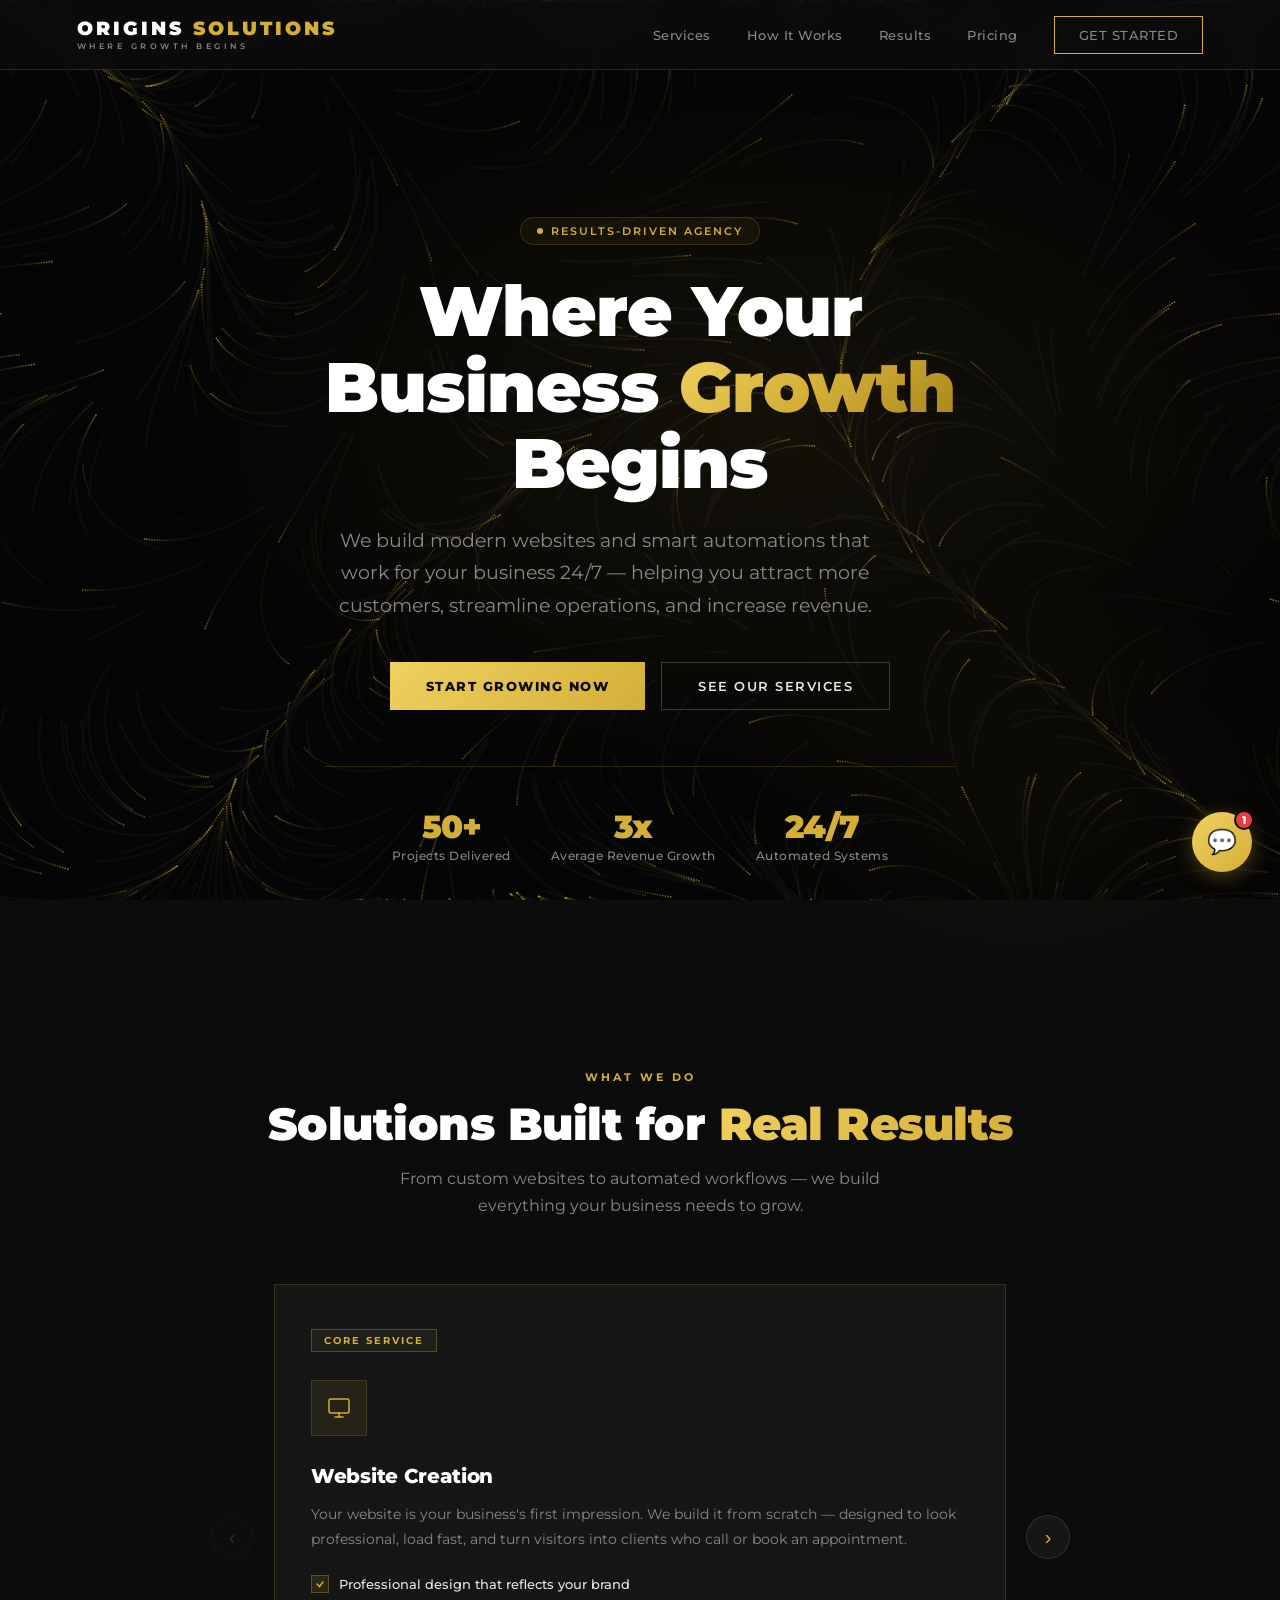
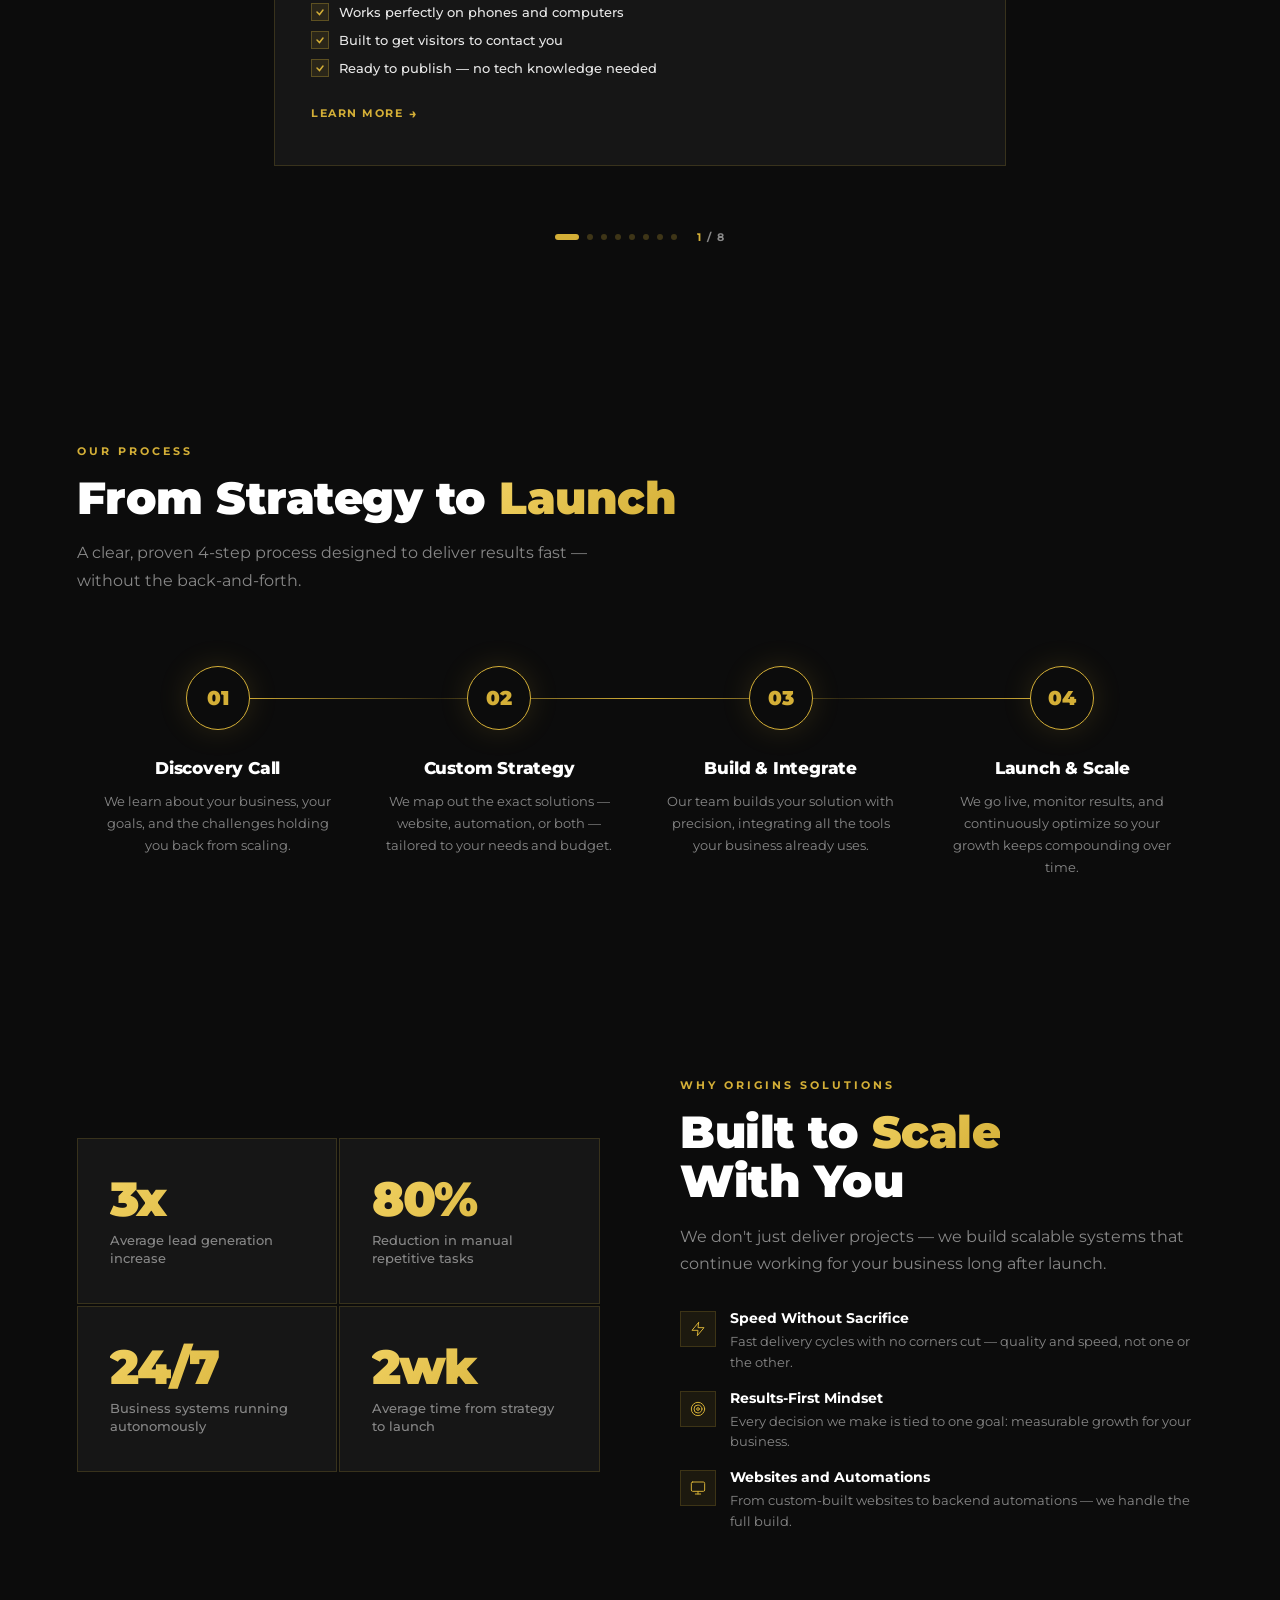
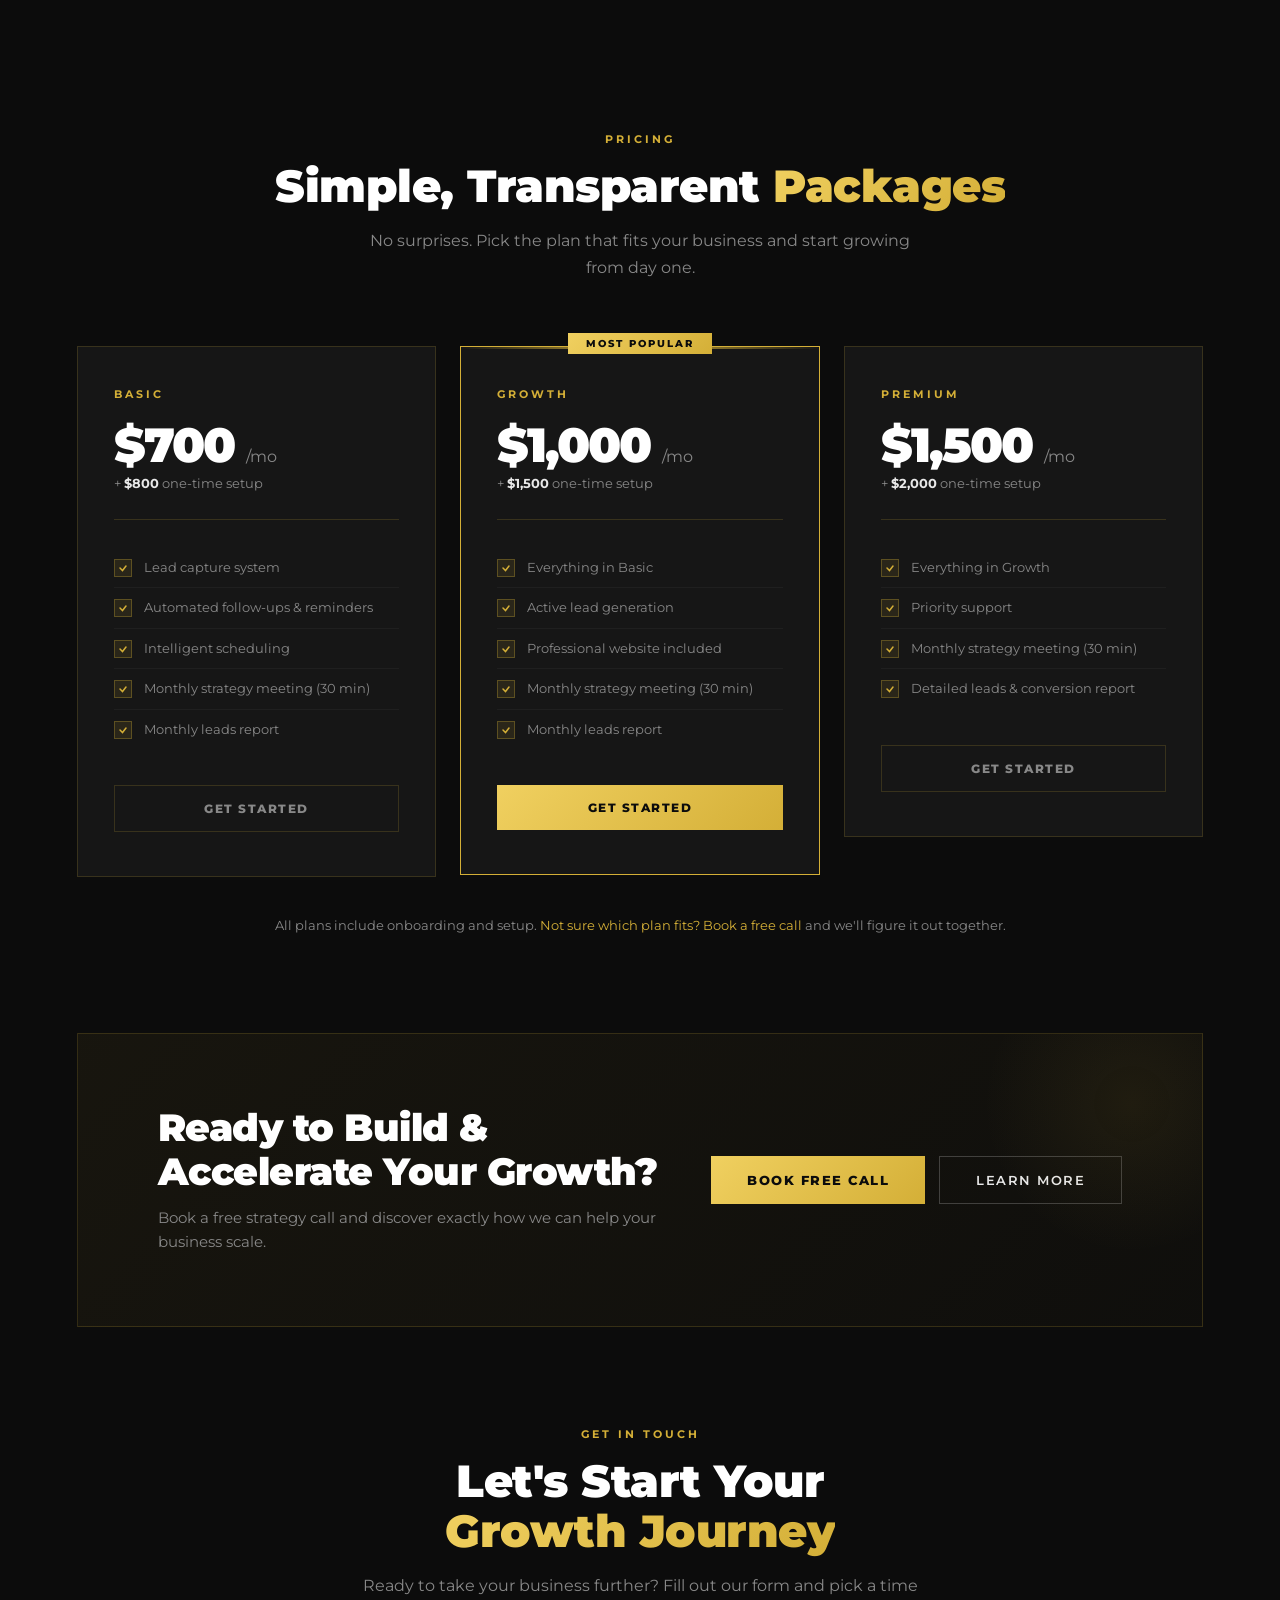
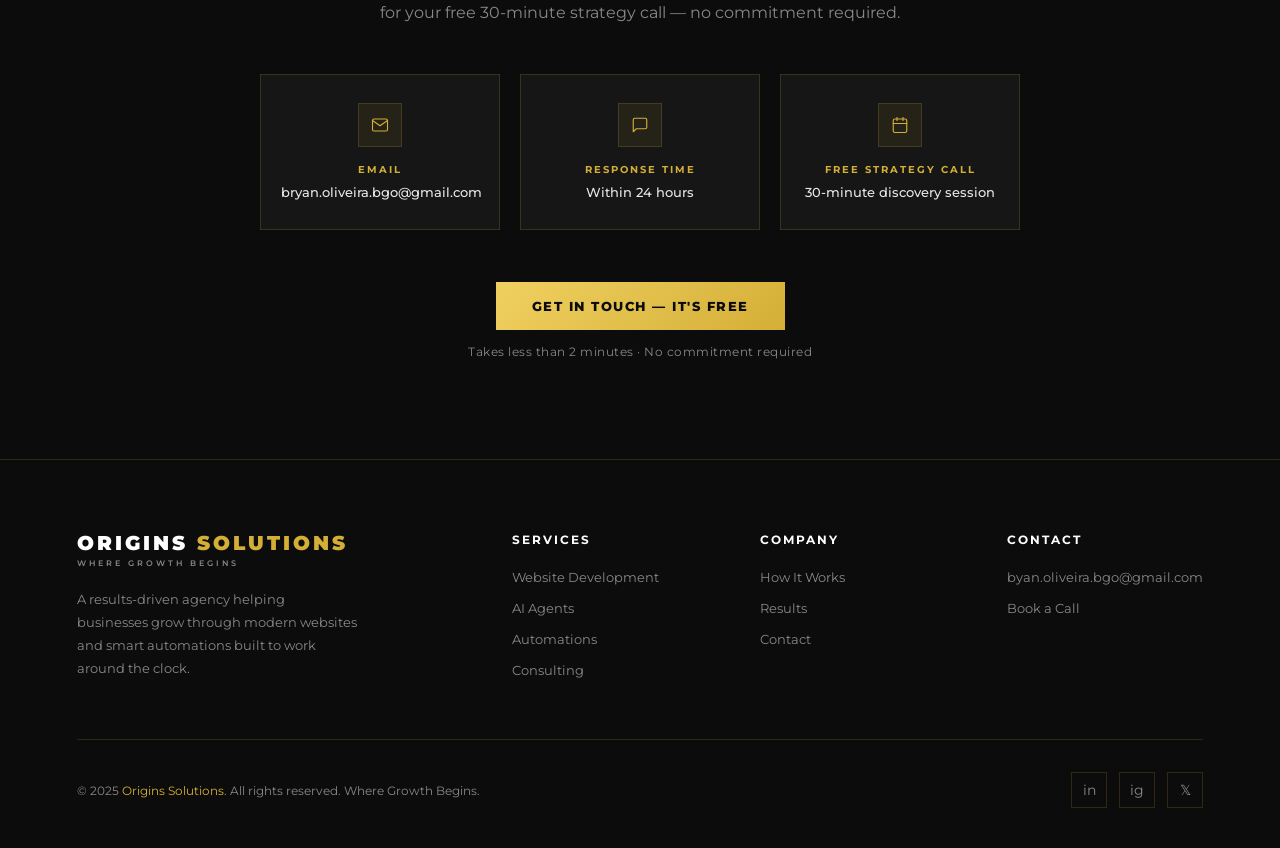
==== commit cd911e70: "Update services, pricing section, and site content - Replace service carousel with 8 actual tools be" ====
--- a/index.html
+++ b/index.html
@@ -3,7 +3,15 @@
 <head>
   <meta charset="UTF-8" />
   <meta name="viewport" content="width=device-width, initial-scale=1.0" />
+  <meta name="description" content="Origins Solutions — We build modern websites, smart automations, and AI agents that help your business attract more customers, streamline operations, and increase revenue 24/7." />
+  <meta name="theme-color" content="#0C0C0C" />
+  <meta property="og:title" content="Origins Solutions — Where Growth Begins" />
+  <meta property="og:description" content="Modern websites, intelligent automations, and AI agents that scale your business 24/7." />
+  <meta property="og:type" content="website" />
+  <meta property="og:locale" content="en_US" />
   <title>Origins Solutions — Where Growth Begins</title>
+  <link rel="preconnect" href="https://fonts.googleapis.com" />
+  <link rel="preconnect" href="https://fonts.gstatic.com" crossorigin />
   <link href="https://fonts.googleapis.com/css2?family=Montserrat:wght@300;400;500;600;700;800;900&display=swap" rel="stylesheet" />
   <link rel="stylesheet" href="chatbot/chatbot.css" />
   <style>
@@ -132,7 +140,13 @@
       flex-direction: column;
       gap: 5px;
       cursor: pointer;
-      padding: 4px;
+      padding: 8px;
+      min-width: 44px;
+      min-height: 44px;
+      align-items: center;
+      justify-content: center;
+      background: none;
+      border: none;
     }
 
     .hamburger span {
@@ -1133,6 +1147,185 @@
 
 
 
+    /* ─── PRICING ─── */
+    .pricing { background: transparent; }
+
+    .pricing-header {
+      text-align: center;
+      margin-bottom: 64px;
+    }
+
+    .pricing-header .section-sub {
+      margin: 16px auto 0;
+    }
+
+    .pricing-cards {
+      display: grid;
+      grid-template-columns: repeat(3, 1fr);
+      gap: 24px;
+      align-items: start;
+    }
+
+    .pricing-card {
+      background: var(--card-bg);
+      border: 1px solid var(--border);
+      padding: 40px 36px 44px;
+      position: relative;
+      transition: transform 0.3s, border-color 0.3s;
+    }
+
+    .pricing-card:hover {
+      transform: translateY(-6px);
+      border-color: rgba(212,175,55,0.35);
+    }
+
+    .pricing-card.featured {
+      border-color: var(--gold);
+    }
+
+    .pricing-card.featured::before {
+      content: '';
+      position: absolute;
+      top: 0; left: 0; right: 0;
+      height: 2px;
+      background: linear-gradient(90deg, transparent, var(--gold), transparent);
+    }
+
+    .pricing-badge {
+      position: absolute;
+      top: -14px; left: 50%;
+      transform: translateX(-50%);
+      background: linear-gradient(135deg, var(--gold-light), var(--gold));
+      color: var(--black);
+      font-size: 10px;
+      font-weight: 800;
+      letter-spacing: 2px;
+      text-transform: uppercase;
+      padding: 4px 18px;
+      white-space: nowrap;
+    }
+
+    .pricing-card-name {
+      font-size: 11px;
+      font-weight: 700;
+      letter-spacing: 3px;
+      text-transform: uppercase;
+      color: var(--gold);
+      margin-bottom: 20px;
+    }
+
+    .pricing-card-price {
+      font-size: 48px;
+      font-weight: 900;
+      line-height: 1;
+      color: var(--white);
+      letter-spacing: -2px;
+    }
+
+    .pricing-card-price span {
+      font-size: 16px;
+      font-weight: 400;
+      color: var(--muted);
+      letter-spacing: 0;
+    }
+
+    .pricing-card-setup {
+      font-size: 13px;
+      color: var(--muted);
+      margin-top: 6px;
+      margin-bottom: 28px;
+    }
+
+    .pricing-card-setup strong {
+      color: var(--text);
+    }
+
+    .pricing-divider {
+      height: 1px;
+      background: var(--border);
+      margin-bottom: 28px;
+    }
+
+    .pricing-features {
+      list-style: none;
+      display: flex;
+      flex-direction: column;
+      gap: 0;
+      margin-bottom: 36px;
+    }
+
+    .pricing-features li {
+      font-size: 13px;
+      color: var(--muted);
+      padding: 10px 0;
+      border-bottom: 1px solid rgba(255,255,255,0.04);
+      display: flex;
+      align-items: flex-start;
+      gap: 12px;
+      line-height: 1.5;
+    }
+
+    .pricing-features li:last-child {
+      border-bottom: none;
+    }
+
+    .pricing-features li::before {
+      content: '';
+      width: 16px;
+      height: 16px;
+      min-width: 16px;
+      background: rgba(212,175,55,0.1);
+      border: 1px solid rgba(212,175,55,0.3);
+      background-image: url("data:image/svg+xml,%3Csvg xmlns='http://www.w3.org/2000/svg' width='10' height='10' viewBox='0 0 10 10'%3E%3Cpath d='M2 5l2.5 2.5L8 3' stroke='%23D4AF37' stroke-width='1.5' fill='none' stroke-linecap='round'/%3E%3C/svg%3E");
+      background-repeat: no-repeat;
+      background-position: center;
+      margin-top: 1px;
+    }
+
+    .pricing-card-btn {
+      display: block;
+      text-align: center;
+      text-decoration: none;
+      font-family: 'Montserrat', sans-serif;
+      font-size: 12px;
+      font-weight: 800;
+      letter-spacing: 1.5px;
+      text-transform: uppercase;
+      padding: 15px;
+      transition: all 0.25s;
+    }
+
+    .pricing-card-btn.outline {
+      border: 1px solid var(--border);
+      color: var(--muted);
+    }
+
+    .pricing-card-btn.outline:hover {
+      border-color: var(--gold);
+      color: var(--gold);
+    }
+
+    .pricing-card-btn.filled {
+      background: linear-gradient(135deg, var(--gold-light), var(--gold));
+      color: var(--black);
+    }
+
+    .pricing-card-btn.filled:hover {
+      transform: translateY(-1px);
+      box-shadow: 0 8px 30px rgba(212,175,55,0.3);
+    }
+
+    .pricing-note {
+      text-align: center;
+      margin-top: 40px;
+      font-size: 13px;
+      color: var(--muted);
+    }
+
+    .pricing-note span {
+      color: var(--gold);
+    }
+
     /* ─── RESPONSIVE ─── */
     @media (max-width: 1024px) {
       .services-grid { grid-template-columns: 1fr; gap: 16px; }
@@ -1156,7 +1349,23 @@
       .form-row { grid-template-columns: 1fr; }
       .footer-top { grid-template-columns: 1fr; gap: 32px; }
       .footer-bottom { flex-direction: column; align-items: flex-start; }
-    }
+      .pricing-cards { grid-template-columns: 1fr; }
+    }
+
+    /* ─── FOCUS RINGS (WCAG) ─── */
+    :focus-visible {
+      outline: 2px solid var(--gold);
+      outline-offset: 3px;
+    }
+    a:focus-visible,
+    button:focus-visible { outline: 2px solid var(--gold); outline-offset: 3px; }
+
+    /* ─── REDUCED MOTION ─── */
+    @media (prefers-reduced-motion: reduce) {
+      *, *::before, *::after { animation-duration: 0.01ms !important; transition-duration: 0.01ms !important; }
+      #flowFieldCanvas { display: none; }
+    }
+
   </style>
 </head>
 <body>
@@ -1171,15 +1380,16 @@
         <span class="logotype-tag">WHERE GROWTH BEGINS</span>
       </div>
     </a>
-    <ul class="nav-links">
+    <ul class="nav-links" id="navMenu">
       <li><a href="#services">Services</a></li>
       <li><a href="#how-it-works">How It Works</a></li>
       <li><a href="#results">Results</a></li>
+      <li><a href="#pricing">Pricing</a></li>
       <li><a href="contact.html" class="btn-nav">Get Started</a></li>
     </ul>
-    <div class="hamburger" onclick="toggleMenu()">
+    <button class="hamburger" id="hamburgerBtn" aria-label="Toggle navigation menu" aria-expanded="false" aria-controls="navMenu" onclick="toggleMenu()">
       <span></span><span></span><span></span>
-    </div>
+    </button>
   </nav>
 
   <!-- ─── HERO ─── -->
@@ -1193,7 +1403,7 @@
         Begins
       </h1>
       <p class="hero-sub">
-        We build modern websites, smart automations, and AI agents that work for your business 24/7 — helping you attract more customers, streamline operations, and increase revenue.
+        We build modern websites and smart automations that work for your business 24/7 — helping you attract more customers, streamline operations, and increase revenue.
       </p>
       <div class="hero-cta">
         <a href="contact.html" class="btn-primary">Start Growing Now</a>
@@ -1210,7 +1420,7 @@
         </div>
         <div class="hero-stat">
           <span>24/7</span>
-          <span>AI-Powered Systems</span>
+          <span>Automated Systems</span>
         </div>
       </div>
     </div>
@@ -1221,7 +1431,7 @@
     <div class="services-header">
       <div class="section-label">What We Do</div>
       <h2 class="section-title">Solutions Built for <span class="gold-text">Real Results</span></h2>
-      <p class="section-sub">From your digital presence to intelligent automation — we build everything your business needs to scale.</p>
+      <p class="section-sub">From custom websites to automated workflows — we build everything your business needs to grow.</p>
     </div>
     <!-- Services Carousel -->
     <div class="svc-carousel-outer">
@@ -1229,139 +1439,139 @@
       <div class="svc-carousel-viewport">
         <div class="svc-carousel-track" id="svcTrack">
 
-          <!-- 1 · Websites -->
+          <!-- 1 · Website Creation -->
           <div class="svc-slide">
-            <div class="service-card" onclick="location.href='service.html?id=service-websites'">
+            <div class="service-card" onclick="location.href='service.html?id=svc-website'">
               <div class="svc-slide-badge">Core Service</div>
-              <div class="service-icon">🌐</div>
-              <h3>High-Converting Websites</h3>
-              <p>Modern, fast, and strategically designed websites that turn visitors into paying customers. Built for performance and optimized to grow your business.</p>
+              <div class="service-icon"><svg width="24" height="24" viewBox="0 0 24 24" fill="none" stroke="var(--gold)" stroke-width="1.5" stroke-linecap="round" stroke-linejoin="round"><rect x="2" y="3" width="20" height="14" rx="2"/><line x1="8" y1="21" x2="16" y2="21"/><line x1="12" y1="17" x2="12" y2="21"/></svg></div>
+              <h3>Website Creation</h3>
+              <p>Your website is your business's first impression. We build it from scratch — designed to look professional, load fast, and turn visitors into clients who call or book an appointment.</p>
               <div class="service-features">
-                <div class="service-feature">Custom design tailored to your brand</div>
-                <div class="service-feature">Mobile-first &amp; lightning fast</div>
-                <div class="service-feature">Conversion-optimized structure</div>
-                <div class="service-feature">SEO-ready from day one</div>
+                <div class="service-feature">Professional design that reflects your brand</div>
+                <div class="service-feature">Works perfectly on phones and computers</div>
+                <div class="service-feature">Built to get visitors to contact you</div>
+                <div class="service-feature">Ready to publish — no tech knowledge needed</div>
               </div>
               <span class="card-click-hint">Learn more</span>
             </div>
           </div>
 
-          <!-- 2 · AI Agents -->
+          <!-- 2 · Call Answering -->
           <div class="svc-slide">
-            <div class="service-card" onclick="location.href='service.html?id=service-ai'">
-              <div class="svc-slide-badge">Core Service</div>
-              <div class="service-icon">🤖</div>
-              <h3>Automations &amp; AI Agents</h3>
-              <p>Smart workflows and AI-powered agents that handle repetitive tasks, qualify leads, respond to clients, and keep your operations running 24/7.</p>
+            <div class="service-card" onclick="location.href='service.html?id=svc-call'">
+              <div class="svc-slide-badge">Automation</div>
+              <div class="service-icon"><svg width="24" height="24" viewBox="0 0 24 24" fill="none" stroke="var(--gold)" stroke-width="1.5" stroke-linecap="round" stroke-linejoin="round"><path d="M22 16.92v3a2 2 0 01-2.18 2 19.79 19.79 0 01-8.63-3.07A19.5 19.5 0 013.07 9.82 19.79 19.79 0 01.22 3.18 2 2 0 012.22 1h3a2 2 0 012 1.72c.127.96.361 1.903.7 2.81a2 2 0 01-.45 2.11L6.91 8.09a16 16 0 006 6l.56-.56a2 2 0 012.11-.45c.907.339 1.85.573 2.81.7A2 2 0 0122 16.92z"/></svg></div>
+              <h3>Call Answering System</h3>
+              <p>Every missed call is a potential client calling your competitor instead. This system answers your phone automatically, greets callers, and saves their information — even on evenings and weekends.</p>
               <div class="service-features">
-                <div class="service-feature">Custom AI agents for your business</div>
-                <div class="service-feature">Automated lead nurturing flows</div>
-                <div class="service-feature">CRM &amp; tool integrations</div>
-                <div class="service-feature">24/7 autonomous operation</div>
+                <div class="service-feature">Answers calls when you are unavailable</div>
+                <div class="service-feature">Saves name, number, and reason for calling</div>
+                <div class="service-feature">Answers common questions on your behalf</div>
+                <div class="service-feature">Sends you a summary of every call received</div>
               </div>
               <span class="card-click-hint">Learn more</span>
             </div>
           </div>
 
-          <!-- 3 · Consulting -->
+          <!-- 3 · Lead Qualification -->
           <div class="svc-slide">
-            <div class="service-card" onclick="location.href='service.html?id=service-consulting'">
-              <div class="svc-slide-badge">Core Service</div>
-              <div class="service-icon">📈</div>
-              <h3>Strategic Consulting</h3>
-              <p>We identify gaps, optimize your current processes, and create a clear growth roadmap so you can unlock new revenue opportunities faster.</p>
+            <div class="service-card" onclick="location.href='service.html?id=svc-qualify'">
+              <div class="svc-slide-badge">Automation</div>
+              <div class="service-icon"><svg width="24" height="24" viewBox="0 0 24 24" fill="none" stroke="var(--gold)" stroke-width="1.5" stroke-linecap="round" stroke-linejoin="round"><polygon points="22 3 2 3 10 12.46 10 19 14 21 14 12.46 22 3"/></svg></div>
+              <h3>Lead Qualification</h3>
+              <p>Not every inquiry is worth chasing. This system asks the right questions automatically when someone reaches out — so you know exactly which leads are worth a call before you pick up the phone.</p>
               <div class="service-features">
-                <div class="service-feature">Business &amp; process audit</div>
-                <div class="service-feature">Technology stack optimization</div>
-                <div class="service-feature">Growth strategy roadmap</div>
-                <div class="service-feature">Ongoing performance reviews</div>
+                <div class="service-feature">Filters by location, budget, and service type</div>
+                <div class="service-feature">Labels each contact as hot, warm, or cold</div>
+                <div class="service-feature">Sends the best leads to your team right away</div>
+                <div class="service-feature">Stops wasted time on the wrong prospects</div>
               </div>
               <span class="card-click-hint">Learn more</span>
             </div>
           </div>
 
-          <!-- 4 · Speed to Lead -->
+          <!-- 4 · Smart Scheduling -->
           <div class="svc-slide">
-            <div class="service-card" onclick="location.href='service.html?id=wf-speed'">
-              <div class="svc-slide-badge">Automation Workflow</div>
-              <div class="service-icon">⚡</div>
-              <h3>Speed to Lead</h3>
-              <p>Respond to new leads in under 5 minutes — automatically. Increase conversions by up to 10x over competitors who take 47+ hours.</p>
+            <div class="service-card" onclick="location.href='service.html?id=svc-schedule'">
+              <div class="svc-slide-badge">Automation</div>
+              <div class="service-icon"><svg width="24" height="24" viewBox="0 0 24 24" fill="none" stroke="var(--gold)" stroke-width="1.5" stroke-linecap="round" stroke-linejoin="round"><rect x="3" y="4" width="18" height="18" rx="2" ry="2"/><line x1="16" y1="2" x2="16" y2="6"/><line x1="8" y1="2" x2="8" y2="6"/><line x1="3" y1="10" x2="21" y2="10"/></svg></div>
+              <h3>Smart Scheduling</h3>
+              <p>Clients see your available times and book directly — no calls, no texts, no back-and-forth. A confirmation goes out instantly, and a reminder is sent before the appointment to keep no-shows low.</p>
               <div class="service-features">
-                <div class="service-feature">Instant capture &amp; lead qualification</div>
-                <div class="service-feature">Responds in under 5 minutes, 24/7</div>
-                <div class="service-feature">Routes to the right team member</div>
-                <div class="service-feature">Personalized follow-up in seconds</div>
+                <div class="service-feature">Clients book online at any hour of the day</div>
+                <div class="service-feature">Confirmation and reminder sent automatically</div>
+                <div class="service-feature">Rescheduling handled without you involved</div>
+                <div class="service-feature">Connects to the calendar you already use</div>
               </div>
-              <span class="card-click-hint">See how it works</span>
+              <span class="card-click-hint">Learn more</span>
             </div>
           </div>
 
-          <!-- 5 · Document Processing -->
+          <!-- 5 · CRM Integration -->
           <div class="svc-slide">
-            <div class="service-card" onclick="location.href='service.html?id=wf-docs'">
-              <div class="svc-slide-badge">Automation Workflow</div>
-              <div class="service-icon">📄</div>
-              <h3>Document Processing</h3>
-              <p>Automate data extraction from invoices, contracts, and reports — eliminating manual entry errors and cutting processing time by 87%.</p>
+            <div class="service-card" onclick="location.href='service.html?id=svc-crm'">
+              <div class="svc-slide-badge">Automation</div>
+              <div class="service-icon"><svg width="24" height="24" viewBox="0 0 24 24" fill="none" stroke="var(--gold)" stroke-width="1.5" stroke-linecap="round" stroke-linejoin="round"><circle cx="18" cy="5" r="3"/><circle cx="6" cy="12" r="3"/><circle cx="18" cy="19" r="3"/><line x1="8.59" y1="13.51" x2="15.42" y2="17.49"/><line x1="15.41" y1="6.51" x2="8.59" y2="10.49"/></svg></div>
+              <h3>CRM Integration</h3>
+              <p>When your leads come from different places — website, phone, email, WhatsApp — information gets scattered. We connect everything into one system so your team always knows who they are talking to and what happened before.</p>
               <div class="service-features">
-                <div class="service-feature">Extracts data from any document type</div>
-                <div class="service-feature">Verifies against existing records</div>
-                <div class="service-feature">Inserts directly into your software</div>
-                <div class="service-feature">Zero manual entry, zero errors</div>
+                <div class="service-feature">All contact data organized in one place</div>
+                <div class="service-feature">Full history: calls, messages, and emails</div>
+                <div class="service-feature">No more information lost between apps</div>
+                <div class="service-feature">Connects to the tools you already use</div>
               </div>
-              <span class="card-click-hint">See how it works</span>
+              <span class="card-click-hint">Learn more</span>
             </div>
           </div>
 
-          <!-- 6 · Follow-Up Sequences -->
+          <!-- 6 · Follow-ups & Reminders -->
           <div class="svc-slide">
-            <div class="service-card" onclick="location.href='service.html?id=wf-followup'">
-              <div class="svc-slide-badge">Automation Workflow</div>
-              <div class="service-icon">💬</div>
-              <h3>Follow-Up Sequences</h3>
-              <p>Nurture warm leads automatically over weeks with personalized email, SMS, and DM sequences that stop the moment they respond.</p>
+            <div class="service-card" onclick="location.href='service.html?id=svc-followup'">
+              <div class="svc-slide-badge">Automation</div>
+              <div class="service-icon"><svg width="24" height="24" viewBox="0 0 24 24" fill="none" stroke="var(--gold)" stroke-width="1.5" stroke-linecap="round" stroke-linejoin="round"><path d="M18 8A6 6 0 006 8c0 7-3 9-3 9h18s-3-2-3-9"/><path d="M13.73 21a2 2 0 01-3.46 0"/></svg></div>
+              <h3>Follow-Ups &amp; Reminders</h3>
+              <p>Most businesses lose clients simply by not following up. This system sends the right message at the right time — reminders before appointments, check-ins after visits, and re-engagement when a contact goes quiet — all on its own.</p>
               <div class="service-features">
-                <div class="service-feature">Multi-channel: email, SMS &amp; DM</div>
-                <div class="service-feature">Personalized using CRM data</div>
-                <div class="service-feature">Runs for weeks without manual effort</div>
-                <div class="service-feature">Stops automatically when lead converts</div>
+                <div class="service-feature">Reminds clients before every appointment</div>
+                <div class="service-feature">Follows up after visits to build loyalty</div>
+                <div class="service-feature">Re-engages contacts that have gone quiet</div>
+                <div class="service-feature">Sends via SMS, email, or WhatsApp</div>
               </div>
-              <span class="card-click-hint">See how it works</span>
+              <span class="card-click-hint">Learn more</span>
             </div>
           </div>
 
-          <!-- 7 · Database Reactivation -->
+          <!-- 7 · Multichannel Capture -->
           <div class="svc-slide">
-            <div class="service-card" onclick="location.href='service.html?id=wf-reactivation'">
-              <div class="svc-slide-badge">Automation Workflow</div>
-              <div class="service-icon">🔁</div>
-              <h3>Database Reactivation</h3>
-              <p>Turn your dormant CRM contacts into revenue. Generate up to 1200% ROI in 60 days from leads you already own — no new ad spend.</p>
+            <div class="service-card" onclick="location.href='service.html?id=svc-capture'">
+              <div class="svc-slide-badge">Automation</div>
+              <div class="service-icon"><svg width="24" height="24" viewBox="0 0 24 24" fill="none" stroke="var(--gold)" stroke-width="1.5" stroke-linecap="round" stroke-linejoin="round"><polygon points="12 2 2 7 12 12 22 7 12 2"/><polyline points="2 17 12 22 22 17"/><polyline points="2 12 12 17 22 12"/></svg></div>
+              <h3>Multichannel Capture</h3>
+              <p>Clients find you through different channels — your website, Google, Instagram, WhatsApp. This system captures every single inquiry regardless of where it comes from and puts it all in one place so nothing gets missed.</p>
               <div class="service-features">
-                <div class="service-feature">Segments &amp; targets dormant contacts</div>
-                <div class="service-feature">Personalized outreach referencing history</div>
-                <div class="service-feature">No new ad spend required</div>
-                <div class="service-feature">Up to 1200% ROI in 60 days</div>
+                <div class="service-feature">Website, phone, WhatsApp, and Instagram</div>
+                <div class="service-feature">Every message lands in one organized inbox</div>
+                <div class="service-feature">Responds instantly so no one is left waiting</div>
+                <div class="service-feature">Nothing slips through between platforms</div>
               </div>
-              <span class="card-click-hint">See how it works</span>
+              <span class="card-click-hint">Learn more</span>
             </div>
           </div>
 
-          <!-- 8 · Internal Reporting -->
+          <!-- 8 · Lead Generation -->
           <div class="svc-slide">
-            <div class="service-card" onclick="location.href='service.html?id=wf-reporting'">
-              <div class="svc-slide-badge">Automation Workflow</div>
-              <div class="service-icon">📊</div>
-              <h3>Internal Reporting &amp; Notifications</h3>
-              <p>Automated dashboards and real-time status alerts sent to Slack or email — so your team always has the data they need without lifting a finger.</p>
+            <div class="service-card" onclick="location.href='service.html?id=svc-leadgen'">
+              <div class="svc-slide-badge">Automation</div>
+              <div class="service-icon"><svg width="24" height="24" viewBox="0 0 24 24" fill="none" stroke="var(--gold)" stroke-width="1.5" stroke-linecap="round" stroke-linejoin="round"><circle cx="12" cy="12" r="10"/><circle cx="12" cy="12" r="6"/><circle cx="12" cy="12" r="2"/></svg></div>
+              <h3>Lead Generation</h3>
+              <p>Instead of waiting for referrals, this system actively reaches out to people who match your ideal client profile and starts the conversation — bringing new prospects into your pipeline on a consistent basis.</p>
               <div class="service-features">
-                <div class="service-feature">Connects to all your business tools</div>
-                <div class="service-feature">Automated data extraction &amp; analysis</div>
-                <div class="service-feature">Delivers reports to Slack or email</div>
-                <div class="service-feature">Real-time project status notifications</div>
+                <div class="service-feature">Targets the exact type of client you want</div>
+                <div class="service-feature">Reaches out through the right channels</div>
+                <div class="service-feature">Keeps your pipeline full consistently</div>
+                <div class="service-feature">Works alongside your existing marketing</div>
               </div>
-              <span class="card-click-hint">See how it works</span>
+              <span class="card-click-hint">Learn more</span>
             </div>
           </div>
 
@@ -1435,24 +1645,24 @@
         <p class="section-sub">We don't just deliver projects — we build scalable systems that continue working for your business long after launch.</p>
         <div class="results-list">
           <div class="results-item">
-            <div class="results-item-icon">⚡</div>
+            <div class="results-item-icon"><svg width="16" height="16" viewBox="0 0 24 24" fill="none" stroke="var(--gold)" stroke-width="1.5" stroke-linecap="round" stroke-linejoin="round"><polyline points="13 2 3 14 12 14 11 22 21 10 12 10 13 2"/></svg></div>
             <div class="results-item-text">
               <strong>Speed Without Sacrifice</strong>
               <span>Fast delivery cycles with no corners cut — quality and speed, not one or the other.</span>
             </div>
           </div>
           <div class="results-item">
-            <div class="results-item-icon">🎯</div>
+            <div class="results-item-icon"><svg width="16" height="16" viewBox="0 0 24 24" fill="none" stroke="var(--gold)" stroke-width="1.5" stroke-linecap="round" stroke-linejoin="round"><circle cx="12" cy="12" r="10"/><circle cx="12" cy="12" r="6"/><circle cx="12" cy="12" r="2"/></svg></div>
             <div class="results-item-text">
               <strong>Results-First Mindset</strong>
               <span>Every decision we make is tied to one goal: measurable growth for your business.</span>
             </div>
           </div>
           <div class="results-item">
-            <div class="results-item-icon">🔧</div>
+            <div class="results-item-icon"><svg width="16" height="16" viewBox="0 0 24 24" fill="none" stroke="var(--gold)" stroke-width="1.5" stroke-linecap="round" stroke-linejoin="round"><rect x="2" y="3" width="20" height="14" rx="2"/><line x1="8" y1="21" x2="16" y2="21"/><line x1="12" y1="17" x2="12" y2="21"/></svg></div>
             <div class="results-item-text">
-              <strong>Full-Stack Technology</strong>
-              <span>From frontend design to backend automations and AI — we handle the full stack.</span>
+              <strong>Websites and Automations</strong>
+              <span>From custom-built websites to backend automations — we handle the full build.</span>
             </div>
           </div>
         </div>
@@ -1460,11 +1670,74 @@
     </div>
   </section>
 
+  <!-- ─── PRICING ─── -->
+  <section class="pricing" id="pricing">
+    <div class="pricing-header">
+      <div class="section-label">Pricing</div>
+      <h2 class="section-title">Simple, Transparent <span class="gold-text">Packages</span></h2>
+      <p class="section-sub">No surprises. Pick the plan that fits your business and start growing from day one.</p>
+    </div>
+
+    <div class="pricing-cards">
+
+      <!-- BASIC -->
+      <div class="pricing-card">
+        <div class="pricing-card-name">Basic</div>
+        <div class="pricing-card-price">$700 <span>/mo</span></div>
+        <div class="pricing-card-setup">+ <strong>$800</strong> one-time setup</div>
+        <div class="pricing-divider"></div>
+        <ul class="pricing-features">
+          <li>Lead capture system</li>
+          <li>Automated follow-ups &amp; reminders</li>
+          <li>Intelligent scheduling</li>
+          <li>Monthly strategy meeting (30 min)</li>
+          <li>Monthly leads report</li>
+        </ul>
+        <a href="contact.html" class="pricing-card-btn outline">Get Started</a>
+      </div>
+
+      <!-- GROWTH -->
+      <div class="pricing-card featured">
+        <div class="pricing-badge">Most Popular</div>
+        <div class="pricing-card-name">Growth</div>
+        <div class="pricing-card-price">$1,000 <span>/mo</span></div>
+        <div class="pricing-card-setup">+ <strong>$1,500</strong> one-time setup</div>
+        <div class="pricing-divider"></div>
+        <ul class="pricing-features">
+          <li>Everything in Basic</li>
+          <li>Active lead generation</li>
+          <li>Professional website included</li>
+          <li>Monthly strategy meeting (30 min)</li>
+          <li>Monthly leads report</li>
+        </ul>
+        <a href="contact.html" class="pricing-card-btn filled">Get Started</a>
+      </div>
+
+      <!-- PREMIUM -->
+      <div class="pricing-card">
+        <div class="pricing-card-name">Premium</div>
+        <div class="pricing-card-price">$1,500 <span>/mo</span></div>
+        <div class="pricing-card-setup">+ <strong>$2,000</strong> one-time setup</div>
+        <div class="pricing-divider"></div>
+        <ul class="pricing-features">
+          <li>Everything in Growth</li>
+          <li>Priority support</li>
+          <li>Monthly strategy meeting (30 min)</li>
+          <li>Detailed leads &amp; conversion report</li>
+        </ul>
+        <a href="contact.html" class="pricing-card-btn outline">Get Started</a>
+      </div>
+
+    </div>
+
+    <p class="pricing-note">All plans include onboarding and setup. <span>Not sure which plan fits?</span> <a href="contact.html" style="color:var(--gold); text-decoration:none;">Book a free call</a> and we'll figure it out together.</p>
+  </section>
+
   <!-- ─── CTA BANNER ─── -->
   <div class="cta-banner">
     <div class="cta-banner-inner">
       <div class="cta-banner-text">
-        <h2>Ready to Automate &<br/>Accelerate Your Growth?</h2>
+        <h2>Ready to Build &<br/>Accelerate Your Growth?</h2>
         <p>Book a free strategy call and discover exactly how we can help your business scale.</p>
       </div>
       <div class="cta-banner-actions">
@@ -1482,21 +1755,21 @@
       <p class="section-sub">Ready to take your business further? Fill out our form and pick a time for your free 30-minute strategy call — no commitment required.</p>
       <div class="contact-details-row">
         <div class="contact-detail-card">
-          <div class="contact-detail-icon">📧</div>
+          <div class="contact-detail-icon"><svg width="18" height="18" viewBox="0 0 24 24" fill="none" stroke="var(--gold)" stroke-width="1.5" stroke-linecap="round" stroke-linejoin="round"><path d="M4 4h16c1.1 0 2 .9 2 2v12c0 1.1-.9 2-2 2H4c-1.1 0-2-.9-2-2V6c0-1.1.9-2 2-2z"/><polyline points="22,6 12,13 2,6"/></svg></div>
           <div class="contact-detail-text">
             <span>Email</span>
-            <span>byan.oliveira.bgo@gmail.com</span>
+            <span>bryan.oliveira.bgo@gmail.com</span>
           </div>
         </div>
         <div class="contact-detail-card">
-          <div class="contact-detail-icon">💬</div>
+          <div class="contact-detail-icon"><svg width="18" height="18" viewBox="0 0 24 24" fill="none" stroke="var(--gold)" stroke-width="1.5" stroke-linecap="round" stroke-linejoin="round"><path d="M21 15a2 2 0 01-2 2H7l-4 4V5a2 2 0 012-2h14a2 2 0 012 2z"/></svg></div>
           <div class="contact-detail-text">
             <span>Response Time</span>
             <span>Within 24 hours</span>
           </div>
         </div>
         <div class="contact-detail-card">
-          <div class="contact-detail-icon">📅</div>
+          <div class="contact-detail-icon"><svg width="18" height="18" viewBox="0 0 24 24" fill="none" stroke="var(--gold)" stroke-width="1.5" stroke-linecap="round" stroke-linejoin="round"><rect x="3" y="4" width="18" height="18" rx="2" ry="2"/><line x1="16" y1="2" x2="16" y2="6"/><line x1="8" y1="2" x2="8" y2="6"/><line x1="3" y1="10" x2="21" y2="10"/></svg></div>
           <div class="contact-detail-text">
             <span>Free Strategy Call</span>
             <span>30-minute discovery session</span>
@@ -1518,7 +1791,7 @@
           <span class="footer-logotype-main">ORIGINS <span class="gold-accent">SOLUTIONS</span></span>
           <span class="footer-logotype-tag">WHERE GROWTH BEGINS</span>
         </div>
-        <p>A results-driven agency helping businesses grow through modern websites, intelligent automations, and strategic consulting.</p>
+        <p>A results-driven agency helping businesses grow through modern websites and smart automations built to work around the clock.</p>
       </div>
       <div class="footer-col">
         <h5>Services</h5>
@@ -1548,9 +1821,9 @@
     <div class="footer-bottom">
       <p>© 2025 <span>Origins Solutions</span>. All rights reserved. Where Growth Begins.</p>
       <div class="footer-socials">
-        <a href="#" class="social-link" title="LinkedIn">in</a>
-        <a href="#" class="social-link" title="Instagram">ig</a>
-        <a href="#" class="social-link" title="Twitter/X">𝕏</a>
+        <a href="#" class="social-link" title="LinkedIn" aria-label="LinkedIn">in</a>
+        <a href="#" class="social-link" title="Instagram" aria-label="Instagram">ig</a>
+        <a href="#" class="social-link" title="Twitter/X" aria-label="Twitter / X">𝕏</a>
       </div>
     </div>
   </footer>
@@ -1558,146 +1831,134 @@
   <script>
     const MODAL_CONTENT = {
 
-      'service-websites': {
-        icon: '🌐',
-        tag: 'Service',
-        title: 'High-Converting Websites',
-        desc: 'Modern, fast, and strategically designed websites that turn visitors into paying customers. Every element is built with conversion in mind — from the first headline to the final CTA.',
+      'svc-website': {
+        tag: 'Core Service',
+        title: 'Website Creation',
+        desc: 'Custom websites designed to convert visitors into paying clients. Every page is built with a clear purpose — to represent your business professionally and turn traffic into inquiries.',
         sections: [
           { label: 'What\'s Included', type: 'features', items: [
-            'Custom design tailored to your brand identity',
-            'Mobile-first, lightning-fast performance',
-            'Conversion-optimized page structure & copy flow',
-            'SEO-ready architecture from day one',
-            'CMS integration for easy content updates',
-            'Analytics & tracking setup',
+            'Custom design tailored to your brand and industry',
+            'Mobile-first, fast-loading on all devices',
+            'Conversion-optimized layout and page structure',
+            'Contact forms and lead capture built in from day one',
+            'SEO-ready structure to help clients find you online',
+            'Delivered ready to publish — no technical knowledge required',
           ]},
-          { label: 'Business Value', type: 'text', text: 'Your website is your #1 salesperson — it works 24/7. A strategically built site can double or triple conversion rates compared to a generic template, directly impacting revenue without increasing ad spend.' },
+          { label: 'Why It Matters', type: 'text', text: 'Your website is the first thing a potential client sees. A professionally built site builds trust immediately and keeps working for you around the clock — turning visitors into inquiries without any ongoing effort on your part.' },
         ],
-        target: 'Ideal for: startups, service businesses, personal brands, and any company ready to grow online.',
+        target: 'Right for: any business that needs a strong online presence or wants to replace an outdated website.',
       },
 
-      'service-ai': {
-        icon: '🤖',
-        tag: 'Service',
-        title: 'Automations & AI Agents',
-        desc: 'Smart workflows and AI-powered agents that handle repetitive tasks, qualify leads, respond to clients, and keep your operations running 24/7 — without hiring more staff.',
+      'svc-call': {
+        tag: 'Automation',
+        title: 'Call Answering System',
+        desc: 'Handles incoming calls automatically — so every caller gets a response, their information gets captured, and your team gets notified of the ones that matter.',
         sections: [
-          { label: 'What We Build', type: 'features', items: [
-            'Custom AI agents tailored to your business logic',
-            'Automated lead qualification & nurturing flows',
-            'CRM, email, and messaging platform integrations',
-            'AI chatbots for client support & sales',
-            '24/7 autonomous operation with no manual input',
-            'Full workflow documentation & onboarding',
-          ]},
-          { label: 'Business Value', type: 'text', text: 'Automation compounds over time. Once built, these systems work every hour of every day with zero marginal cost — freeing your team to focus on high-value work while leads are followed up, tasks are handled, and clients are served automatically.' },
-        ],
-        target: 'Ideal for: agencies, consultants, clinics, real estate teams, and any business managing high lead or client volume.',
-      },
-
-      'service-consulting': {
-        icon: '📈',
-        tag: 'Service',
-        title: 'Strategic Consulting',
-        desc: 'We audit your current operations, identify the highest-leverage opportunities, and create a custom growth roadmap — so you know exactly what to build, fix, or automate first.',
-        sections: [
-          { label: 'What\'s Covered', type: 'features', items: [
-            'Full business & process audit',
-            'Technology stack review & optimization plan',
-            'Revenue gap analysis',
-            'Custom growth strategy roadmap',
-            'Prioritized action plan with timelines',
-            'Ongoing performance reviews',
-          ]},
-          { label: 'Business Value', type: 'text', text: 'Most businesses waste time and money building the wrong things. A clear strategy session ensures every investment you make — in websites, automations, or people — is pointed directly at measurable growth.' },
-        ],
-        target: 'Ideal for: established businesses looking to scale, teams feeling stuck, and founders preparing to invest in technology.',
-      },
-
-      'wf-speed': {
-        icon: '⚡',
-        tag: 'Workflow 01',
-        title: 'Speed to Lead',
-        desc: 'This workflow is crucial for lead conversion — it focuses on drastically reducing your response time to new potential clients from hours (or days) to seconds.',
-        sections: [
-          { label: 'How It Works', type: 'text', text: 'The automation is triggered the instant a client fills out a form, sends an inquiry, or calls the company. The system captures their information, qualifies the lead based on your criteria (budget, location, service type), routes it to the correct team member, and sends a personalized follow-up message — all within seconds.' },
+          { label: 'How It Works', type: 'text', text: 'The moment a call comes in, the system answers, greets the caller, and walks them through a short set of questions. It captures their name, number, and reason for calling. For common questions it responds immediately. For anything that needs a person, it notifies the right team member right away.' },
           { label: 'Business Value', type: 'features', items: [
-            'Increases conversion rates by up to 10x',
-            'Responds to leads in under 5 minutes, 24/7',
-            'Significant competitive advantage — average competitor response time is 47 hours',
-            'Reduces leads lost to faster-responding competitors',
+            'Every missed call is a missed client — this eliminates that',
+            'Handles calls outside business hours automatically',
+            'Captures caller information accurately every time',
+            'Your team only gets notified for calls that actually need them',
           ]},
         ],
-        target: 'Best for: dental clinics, law firms, HVAC services, real estate agents, and marketing agencies.',
+        target: 'Right for: dental clinics, contractors, service businesses, and any operation with high call volume.',
       },
 
-      'wf-docs': {
-        icon: '📄',
-        tag: 'Workflow 02',
-        title: 'Document Processing',
-        desc: 'Automates the extraction and organization of data from documents, eliminating repetitive, error-prone manual entry and freeing your team for higher-value work.',
+      'svc-qualify': {
+        tag: 'Automation',
+        title: 'Lead Qualification',
+        desc: 'Automatically evaluates every new contact against your criteria and filters out the ones that are not a fit — before they reach your team.',
         sections: [
-          { label: 'How It Works', type: 'text', text: 'The system receives documents (invoices, contracts, reports), extracts key information (vendor, values, dates, line items), verifies the data against existing records, and inserts it directly into your management software — no human touch required.' },
+          { label: 'How It Works', type: 'text', text: 'When a new lead comes in through any channel, the system collects key information and scores them based on your rules — things like location, budget range, service type, or timeline. Qualified leads get routed to your team immediately. Unqualified ones get a polite response and are removed from your follow-up queue.' },
           { label: 'Business Value', type: 'features', items: [
-            'Cuts processing time from 15 minutes to under 2 minutes per document',
-            'Eliminates human data entry errors',
-            'Saves tens of thousands in annual labor costs',
-            'Scales instantly as document volume grows',
+            'Your team only spends time on leads that are actually worth pursuing',
+            'Reduces wasted calls and meetings with unqualified contacts',
+            'Faster response to the leads that matter most',
+            'Works around the clock so no lead waits for a weekday',
           ]},
         ],
-        target: 'Best for: insurance companies, law and accounting firms, logistics companies, and construction firms.',
+        target: 'Right for: businesses receiving a high volume of inquiries who need to prioritize quickly.',
       },
 
-      'wf-followup': {
-        icon: '💬',
-        tag: 'Workflow 03',
-        title: 'Follow-Up Sequences',
-        desc: 'Nurtures warm leads who have already shown interest but haven\'t converted — ensuring no opportunity is ever forgotten or left behind.',
+      'svc-schedule': {
+        tag: 'Automation',
+        title: 'Smart Scheduling',
+        desc: 'Lets clients book directly into your calendar, sends automatic confirmations and reminders, and handles rescheduling — without any back-and-forth.',
         sections: [
-          { label: 'How It Works', type: 'text', text: 'After a trigger event (attending a webinar, downloading a resource, visiting a pricing page), the system starts an automated multi-touch sequence of personalized messages across email, SMS, and DMs over several weeks. It uses CRM data to stay relevant, and pauses automatically the moment a lead responds or books a call.' },
+          { label: 'How It Works', type: 'text', text: 'Clients see your real-time availability and pick a time that works for them. The system sends a confirmation immediately and a reminder the day before. If they need to reschedule, they can do it themselves through the same link. Everything syncs automatically with your calendar.' },
           { label: 'Business Value', type: 'features', items: [
-            '80% of sales require at least 5 follow-ups — most salespeople stop at 1 or 2',
-            'Significantly increases conversion rates from existing interest',
-            'Runs continuously without any manual effort from your team',
-            'Stops automatically when a lead converts — no awkward over-messaging',
+            'Eliminates the back-and-forth of booking appointments manually',
+            'Automatic reminders cut no-shows significantly',
+            'Available 24/7 — clients book even outside business hours',
+            'Frees your front desk for higher-value tasks',
           ]},
         ],
-        target: 'Best for: consultants, coaches, agencies, and any company with a high volume of leads requiring nurturing.',
+        target: 'Right for: clinics, consultants, contractors, and any business that runs on appointments.',
       },
 
-      'wf-reactivation': {
-        icon: '🔁',
-        tag: 'Workflow 04',
-        title: 'Database Reactivation',
-        desc: 'Generates new revenue from contacts already sitting in your CRM — without spending a single dollar on new ads or lead acquisition.',
+      'svc-crm': {
+        tag: 'Automation',
+        title: 'CRM Integration',
+        desc: 'Connects all your tools — website, phone, messaging apps, and email — so every lead and client lands in one place with their full history.',
         sections: [
-          { label: 'How It Works', type: 'text', text: 'The system analyzes your existing database, segments dormant contacts (past clients, unconverted leads, newsletter subscribers), and sends personalized outreach messages that reference the contact\'s history with your company — offering a relevant incentive to re-engage or resume the conversation.' },
+          { label: 'How It Works', type: 'text', text: 'Every time a new contact comes in — from a form, a call, a WhatsApp message, or an email — the system creates or updates their record in your CRM automatically. Your team always has the full picture: where the contact came from, what was said, and what the next step is.' },
           { label: 'Business Value', type: 'features', items: [
-            'Potential ROI of up to 1200% within 60 days',
-            'Zero new ad spend required — monetizes existing assets',
-            'Highly personalized messages that feel human, not spammy',
-            'Reactivates relationships that were never properly closed',
+            'No more contacts scattered across different apps and spreadsheets',
+            'Your team has full context before every call or meeting',
+            'Nothing falls through the cracks between tools',
+            'Works with the CRM you already use',
           ]},
         ],
-        target: 'Best for: gyms, clinics, SaaS platforms, e-commerce stores, and coaching companies with 500+ contacts in their database.',
+        target: 'Right for: businesses using multiple tools that are not talking to each other.',
       },
 
-      'wf-reporting': {
-        icon: '📊',
-        tag: 'Workflow 05',
-        title: 'Internal Reporting & Status Notifications',
-        desc: 'Automates the collection and distribution of key business metrics, giving your team the information they need — without anyone spending hours compiling spreadsheets.',
+      'svc-followup': {
+        tag: 'Automation',
+        title: 'Follow-Ups & Reminders',
+        desc: 'Automated messages that confirm appointments, reduce no-shows, and keep your business top of mind — running entirely in the background.',
         sections: [
-          { label: 'How It Works', type: 'text', text: 'The system connects to your existing tools (CRM, financial software, project management platforms), performs automated data extraction and analysis, and sends summarized reports directly to your team via Slack or email on a schedule. It also fires instant notifications when key project milestones or threshold events occur.' },
+          { label: 'How It Works', type: 'text', text: 'The system triggers messages based on what happens in your business. Before an appointment, the client gets a reminder. After a visit, they get a follow-up. If a lead goes quiet, they get a reactivation message. All of it runs automatically based on rules you set once.' },
           { label: 'Business Value', type: 'features', items: [
-            'Eliminates hours of manual reporting per week',
-            'Gives leadership real-time visibility into operations',
-            'Surfaces problems and opportunities before they\'re missed',
-            'Frees your team to act on insights instead of gathering them',
+            'Appointment reminders reduce no-shows without any manual work',
+            'Follow-ups keep clients coming back after their first visit',
+            'Reactivation sequences recover contacts that went cold',
+            'Runs continuously — your team does nothing after setup',
           ]},
         ],
-        target: 'Best for: any company with multiple employees using more than two software tools.',
+        target: 'Right for: any business where no-shows, repeat visits, or consistent follow-through are important.',
+      },
+
+      'svc-capture': {
+        tag: 'Automation',
+        title: 'Multichannel Capture',
+        desc: 'Captures leads from every channel — website, phone, WhatsApp, Instagram, and Google — and feeds them all into one unified pipeline automatically.',
+        sections: [
+          { label: 'How It Works', type: 'text', text: 'Wherever a potential client finds you — your website, a Google search, an Instagram message, or a WhatsApp text — the system captures their information and routes it into your pipeline. Every channel is connected, so nothing gets missed and no lead has to wait for a manual response.' },
+          { label: 'Business Value', type: 'features', items: [
+            'Every channel your clients use is covered',
+            'No lead goes unanswered regardless of how they contacted you',
+            'All incoming contacts land in one place, ready to follow up',
+            'Responds instantly so leads do not go to a competitor while waiting',
+          ]},
+        ],
+        target: 'Right for: businesses active on multiple platforms who are losing leads between channels.',
+      },
+
+      'svc-leadgen': {
+        tag: 'Automation',
+        title: 'Lead Generation',
+        desc: 'Active outreach campaigns that bring new prospects into your pipeline — so your business keeps growing without depending entirely on referrals.',
+        sections: [
+          { label: 'How It Works', type: 'text', text: 'We build and run targeted outreach campaigns designed to reach the type of client you want most. The system identifies prospects that match your criteria, reaches out through the right channels, and starts the conversation — bringing qualified contacts into your pipeline on a consistent basis.' },
+          { label: 'Business Value', type: 'features', items: [
+            'New prospects entering your pipeline every week',
+            'Targets the exact type of client you are looking for',
+            'Works alongside your existing referral and marketing channels',
+            'Predictable lead flow instead of waiting for word of mouth',
+          ]},
+        ],
+        target: 'Right for: businesses looking to grow beyond referrals and establish a consistent source of new clients.',
       },
     };
 
@@ -1755,7 +2016,9 @@
     // ─── MOBILE MENU ───
     function toggleMenu() {
       const links = document.querySelector('.nav-links');
-      links.style.display = links.style.display === 'flex' ? 'none' : 'flex';
+      const btn   = document.getElementById('hamburgerBtn');
+      const isOpen = links.style.display === 'flex';
+      links.style.display = isOpen ? 'none' : 'flex';
       links.style.flexDirection = 'column';
       links.style.position = 'fixed';
       links.style.top = '70px';
@@ -1765,6 +2028,7 @@
       links.style.padding = '24px 6%';
       links.style.borderBottom = '1px solid rgba(212,175,55,0.18)';
       links.style.backdropFilter = 'blur(14px)';
+      btn.setAttribute('aria-expanded', isOpen ? 'false' : 'true');
     }
 
     // ─── NAVBAR SCROLL ───
@@ -1872,11 +2136,13 @@
   <script>
     /* ─── FLOW FIELD BACKGROUND ─── */
     (function () {
+      if (window.matchMedia('(prefers-reduced-motion: reduce)').matches) return;
       var canvas = document.getElementById('flowFieldCanvas');
       if (!canvas) return;
       var ctx = canvas.getContext('2d');
 
-      var PARTICLE_COUNT = 600;
+      var isMobile = window.innerWidth < 768;
+      var PARTICLE_COUNT = isMobile ? 200 : 600;
       var SPEED          = 0.8;
       var TRAIL_OPACITY  = 0.12;   /* lower = longer trails */
       var PARTICLE_COLOR = '#D4AF37'; /* site gold */
